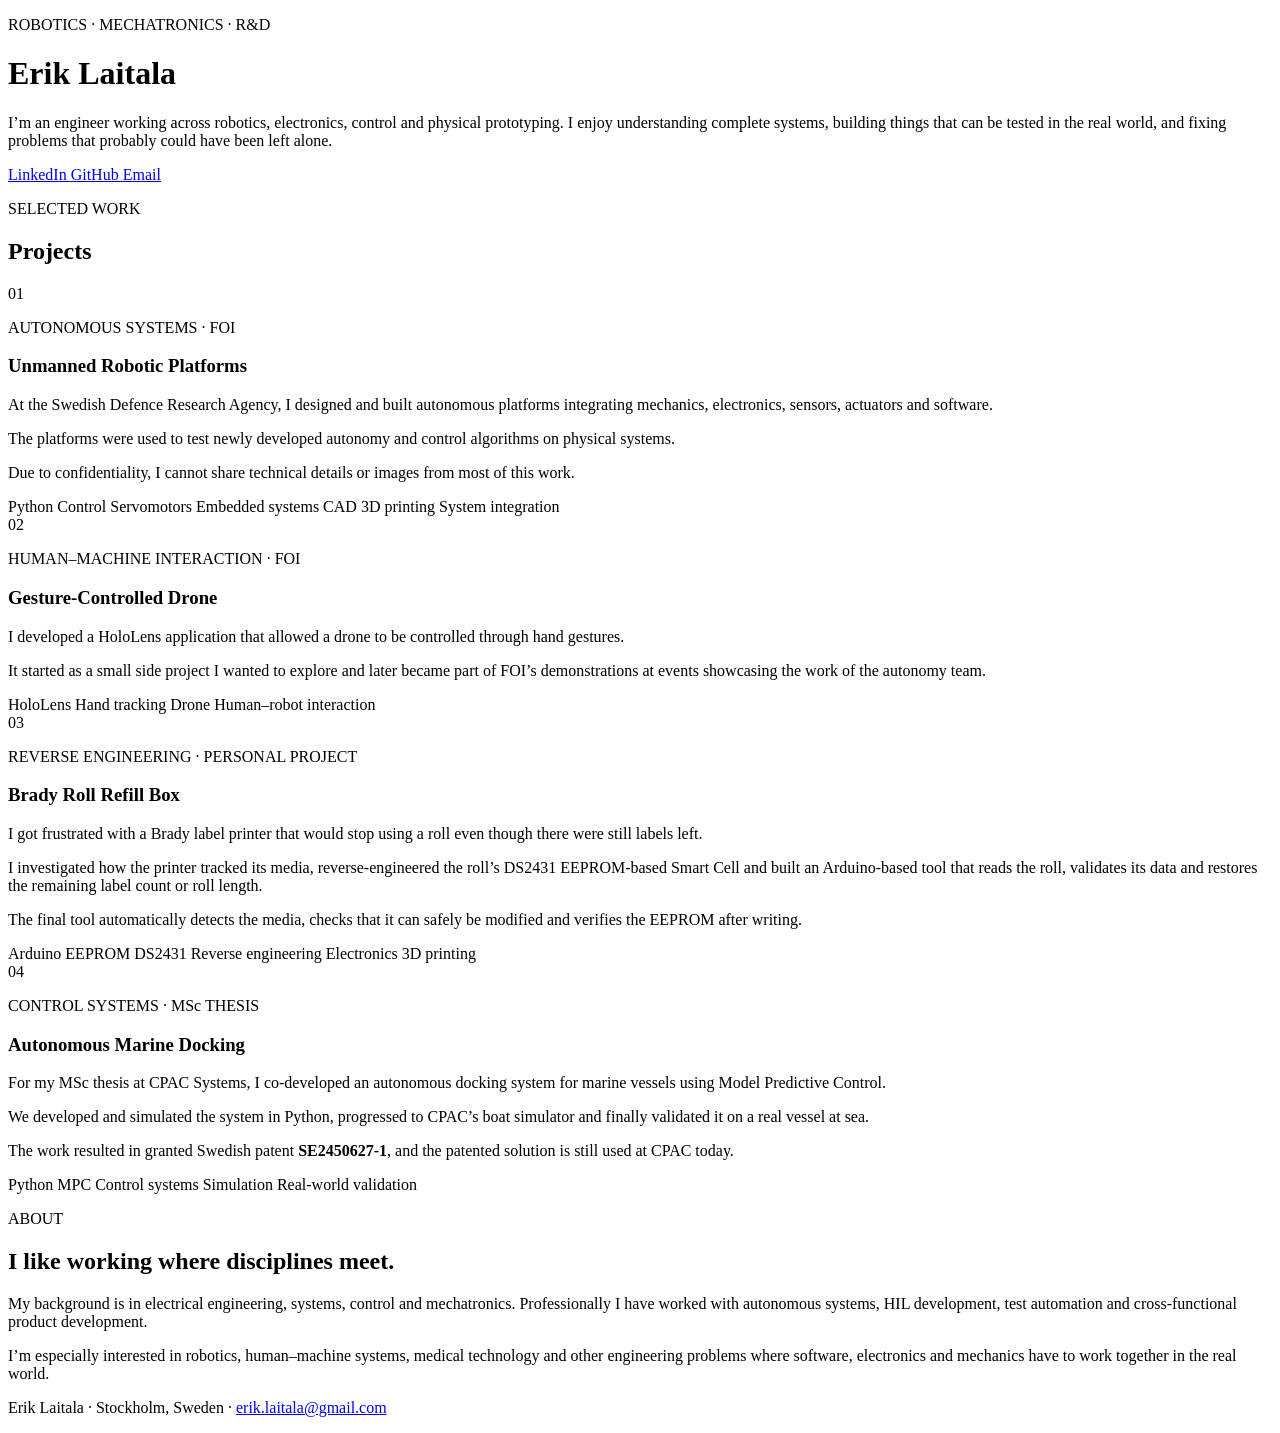
==== index.html @ 0f0faf43 "Create initial portfolio HTML structure This HTML file serves as a personal portfolio for Erik Laita" ====
<!DOCTYPE html>
<html lang="en">
<head>
  <meta charset="UTF-8" />
  <meta name="viewport" content="width=device-width, initial-scale=1.0" />
  <meta
    name="description"
    content="Erik Laitala – Robotics, Mechatronics and R&D Engineer"
  />

  <title>Erik Laitala | Robotics & Mechatronics Engineer</title>

  <link rel="stylesheet" href="style.css" />
</head>

<body>

  <header class="hero">
    <div class="container">
      <p class="eyebrow">ROBOTICS · MECHATRONICS · R&D</p>

      <h1>Erik Laitala</h1>

      <p class="intro">
        I’m an engineer working across robotics, electronics, control and
        physical prototyping. I enjoy understanding complete systems,
        building things that can be tested in the real world, and fixing
        problems that probably could have been left alone.
      </p>

      <div class="links">
        <a href="https://www.linkedin.com/in/erik-laitala/" target="_blank">
          LinkedIn
        </a>

        <a href="https://github.com/Erik-Odal" target="_blank">
          GitHub
        </a>

        <a href="mailto:erik.laitala@gmail.com">
          Email
        </a>
      </div>
    </div>
  </header>


  <main class="container">

    <section class="section">
      <div class="section-heading">
        <p class="eyebrow">SELECTED WORK</p>
        <h2>Projects</h2>
      </div>


      <article class="project">

        <div class="project-number">01</div>

        <div class="project-content">
          <p class="project-type">AUTONOMOUS SYSTEMS · FOI</p>

          <h3>Unmanned Robotic Platforms</h3>

          <p>
            At the Swedish Defence Research Agency, I designed and built
            autonomous platforms integrating mechanics, electronics,
            sensors, actuators and software.
          </p>

          <p>
            The platforms were used to test newly developed autonomy and
            control algorithms on physical systems.
          </p>

          <p class="note">
            Due to confidentiality, I cannot share technical details or
            images from most of this work.
          </p>

          <div class="tags">
            <span>Python</span>
            <span>Control</span>
            <span>Servomotors</span>
            <span>Embedded systems</span>
            <span>CAD</span>
            <span>3D printing</span>
            <span>System integration</span>
          </div>
        </div>

      </article>


      <article class="project">

        <div class="project-number">02</div>

        <div class="project-content">
          <p class="project-type">HUMAN–MACHINE INTERACTION · FOI</p>

          <h3>Gesture-Controlled Drone</h3>

          <p>
            I developed a HoloLens application that allowed a drone to be
            controlled through hand gestures.
          </p>

          <p>
            It started as a small side project I wanted to explore and
            later became part of FOI’s demonstrations at events showcasing
            the work of the autonomy team.
          </p>

          <div class="tags">
            <span>HoloLens</span>
            <span>Hand tracking</span>
            <span>Drone</span>
            <span>Human–robot interaction</span>
          </div>
        </div>

      </article>


      <article class="project">

        <div class="project-number">03</div>

        <div class="project-content">
          <p class="project-type">REVERSE ENGINEERING · PERSONAL PROJECT</p>

          <h3>Brady Roll Refill Box</h3>

          <p>
            I got frustrated with a Brady label printer that would stop
            using a roll even though there were still labels left.
          </p>

          <p>
            I investigated how the printer tracked its media,
            reverse-engineered the roll’s DS2431 EEPROM-based Smart Cell
            and built an Arduino-based tool that reads the roll, validates
            its data and restores the remaining label count or roll length.
          </p>

          <p>
            The final tool automatically detects the media, checks that it
            can safely be modified and verifies the EEPROM after writing.
          </p>

          <div class="tags">
            <span>Arduino</span>
            <span>EEPROM</span>
            <span>DS2431</span>
            <span>Reverse engineering</span>
            <span>Electronics</span>
            <span>3D printing</span>
          </div>
        </div>

      </article>


      <article class="project">

        <div class="project-number">04</div>

        <div class="project-content">
          <p class="project-type">CONTROL SYSTEMS · MSc THESIS</p>

          <h3>Autonomous Marine Docking</h3>

          <p>
            For my MSc thesis at CPAC Systems, I co-developed an autonomous
            docking system for marine vessels using Model Predictive Control.
          </p>

          <p>
            We developed and simulated the system in Python, progressed to
            CPAC’s boat simulator and finally validated it on a real vessel
            at sea.
          </p>

          <p>
            The work resulted in granted Swedish patent
            <strong>SE2450627-1</strong>, and the patented solution is still
            used at CPAC today.
          </p>

          <div class="tags">
            <span>Python</span>
            <span>MPC</span>
            <span>Control systems</span>
            <span>Simulation</span>
            <span>Real-world validation</span>
          </div>
        </div>

      </article>

    </section>


    <section class="section about">
      <p class="eyebrow">ABOUT</p>

      <h2>I like working where disciplines meet.</h2>

      <p>
        My background is in electrical engineering, systems, control and
        mechatronics. Professionally I have worked with autonomous systems,
        HIL development, test automation and cross-functional product
        development.
      </p>

      <p>
        I’m especially interested in robotics, human–machine systems,
        medical technology and other engineering problems where software,
        electronics and mechanics have to work together in the real world.
      </p>
    </section>


    <footer>
      <p>
        Erik Laitala · Stockholm, Sweden ·
        <a href="mailto:erik.laitala@gmail.com">erik.laitala@gmail.com</a>
      </p>
    </footer>

  </main>

</body>
</html>
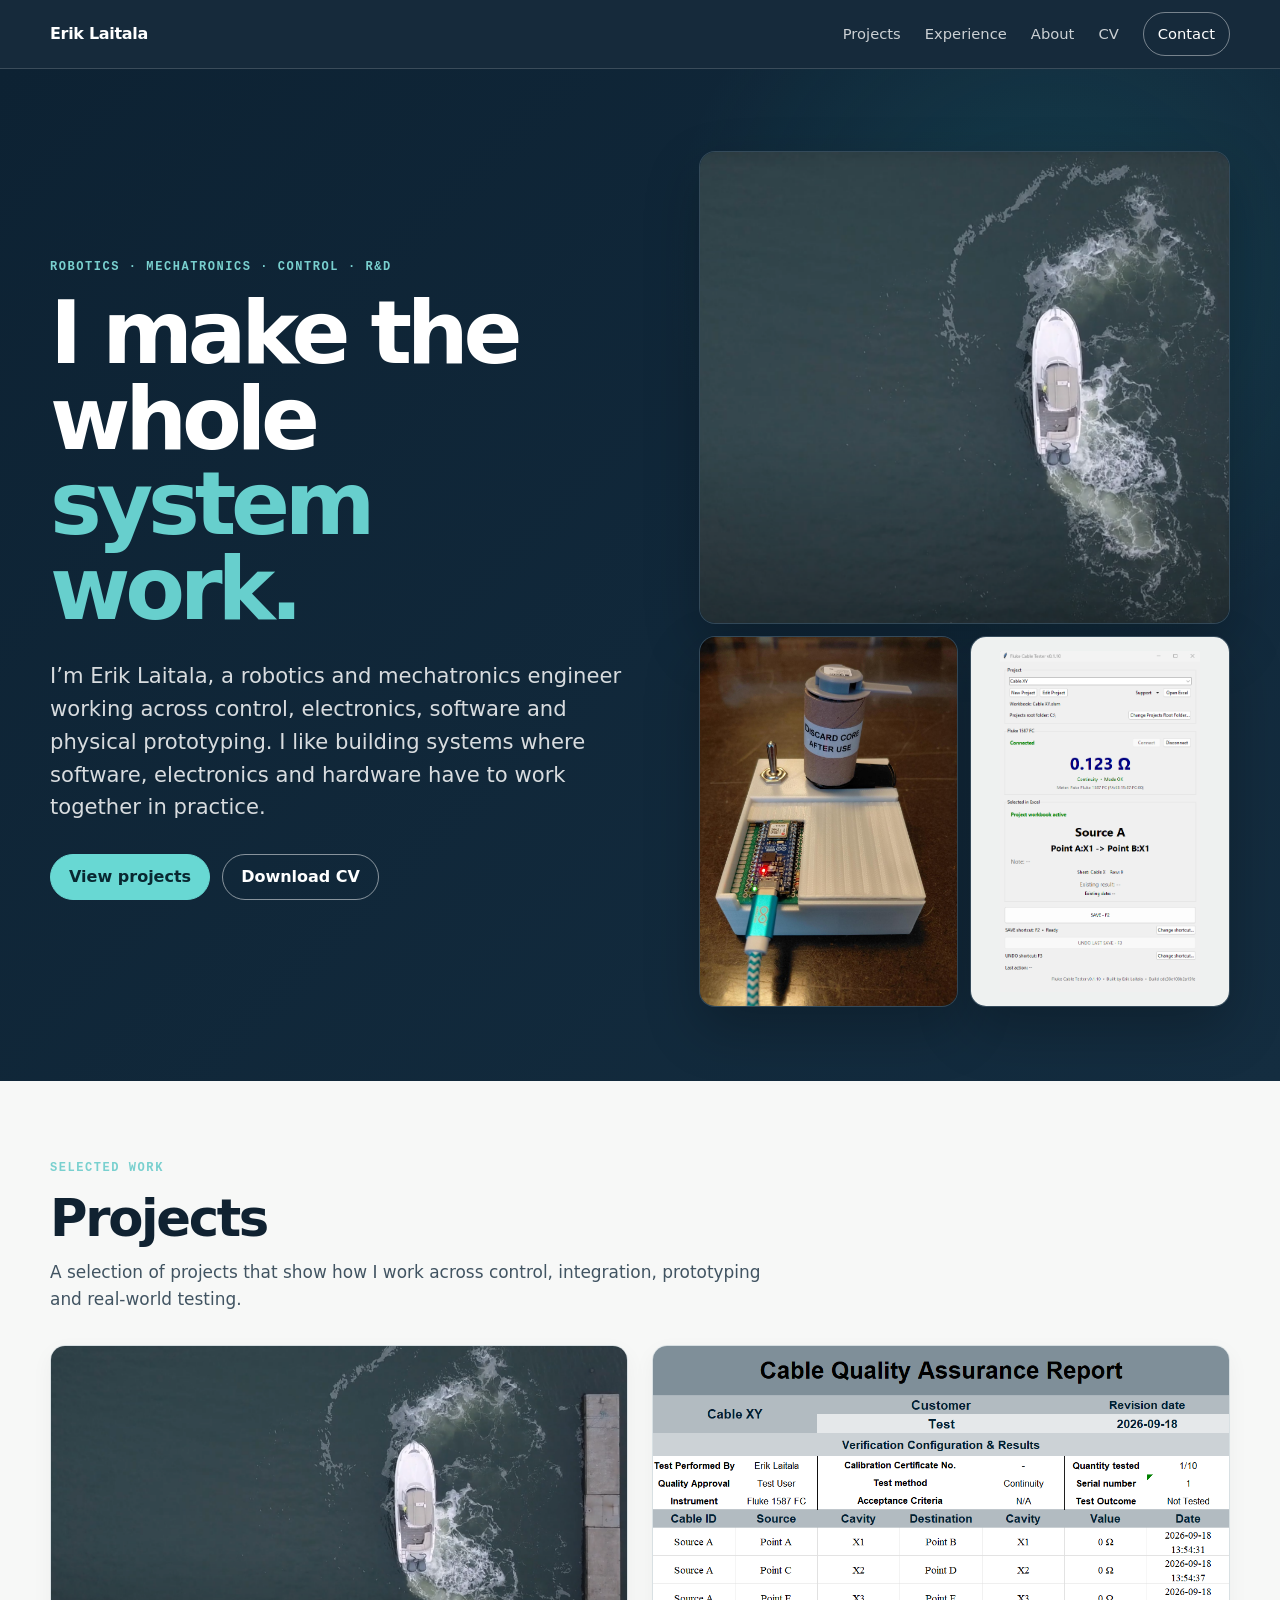
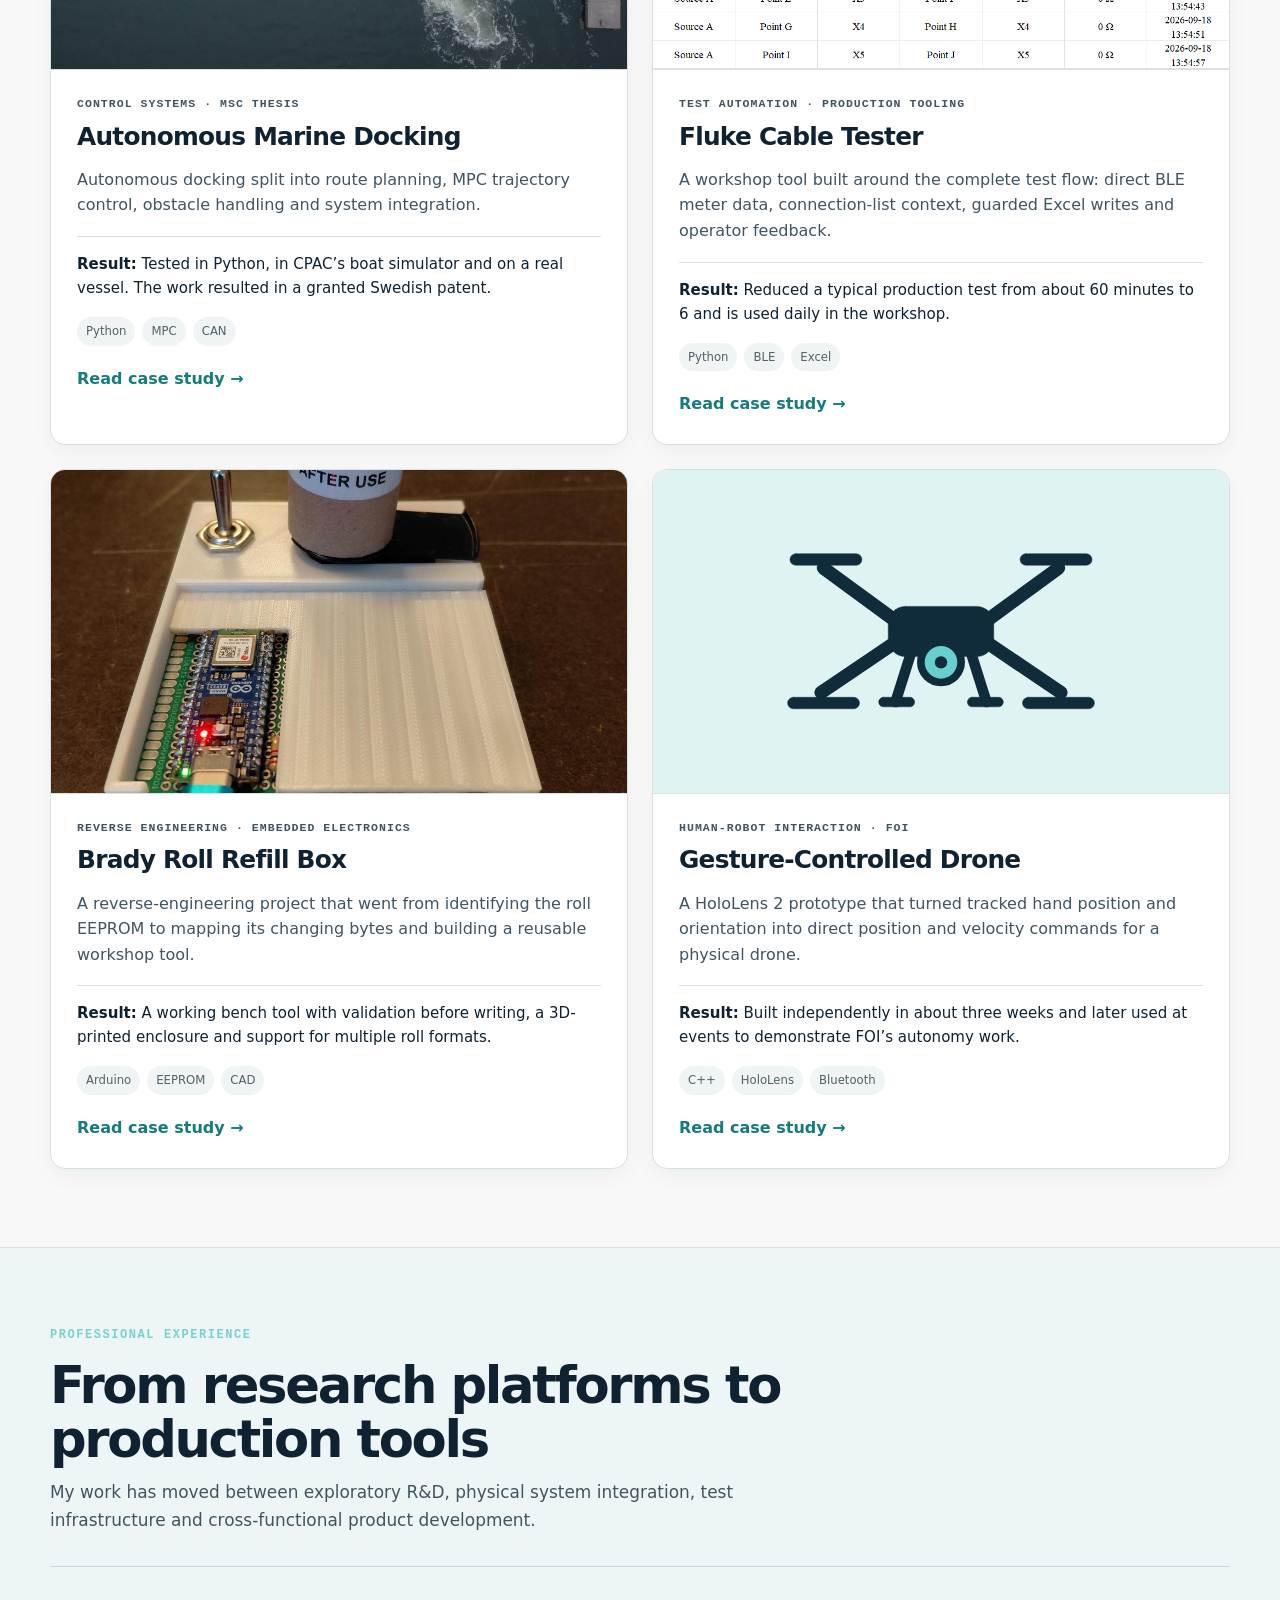
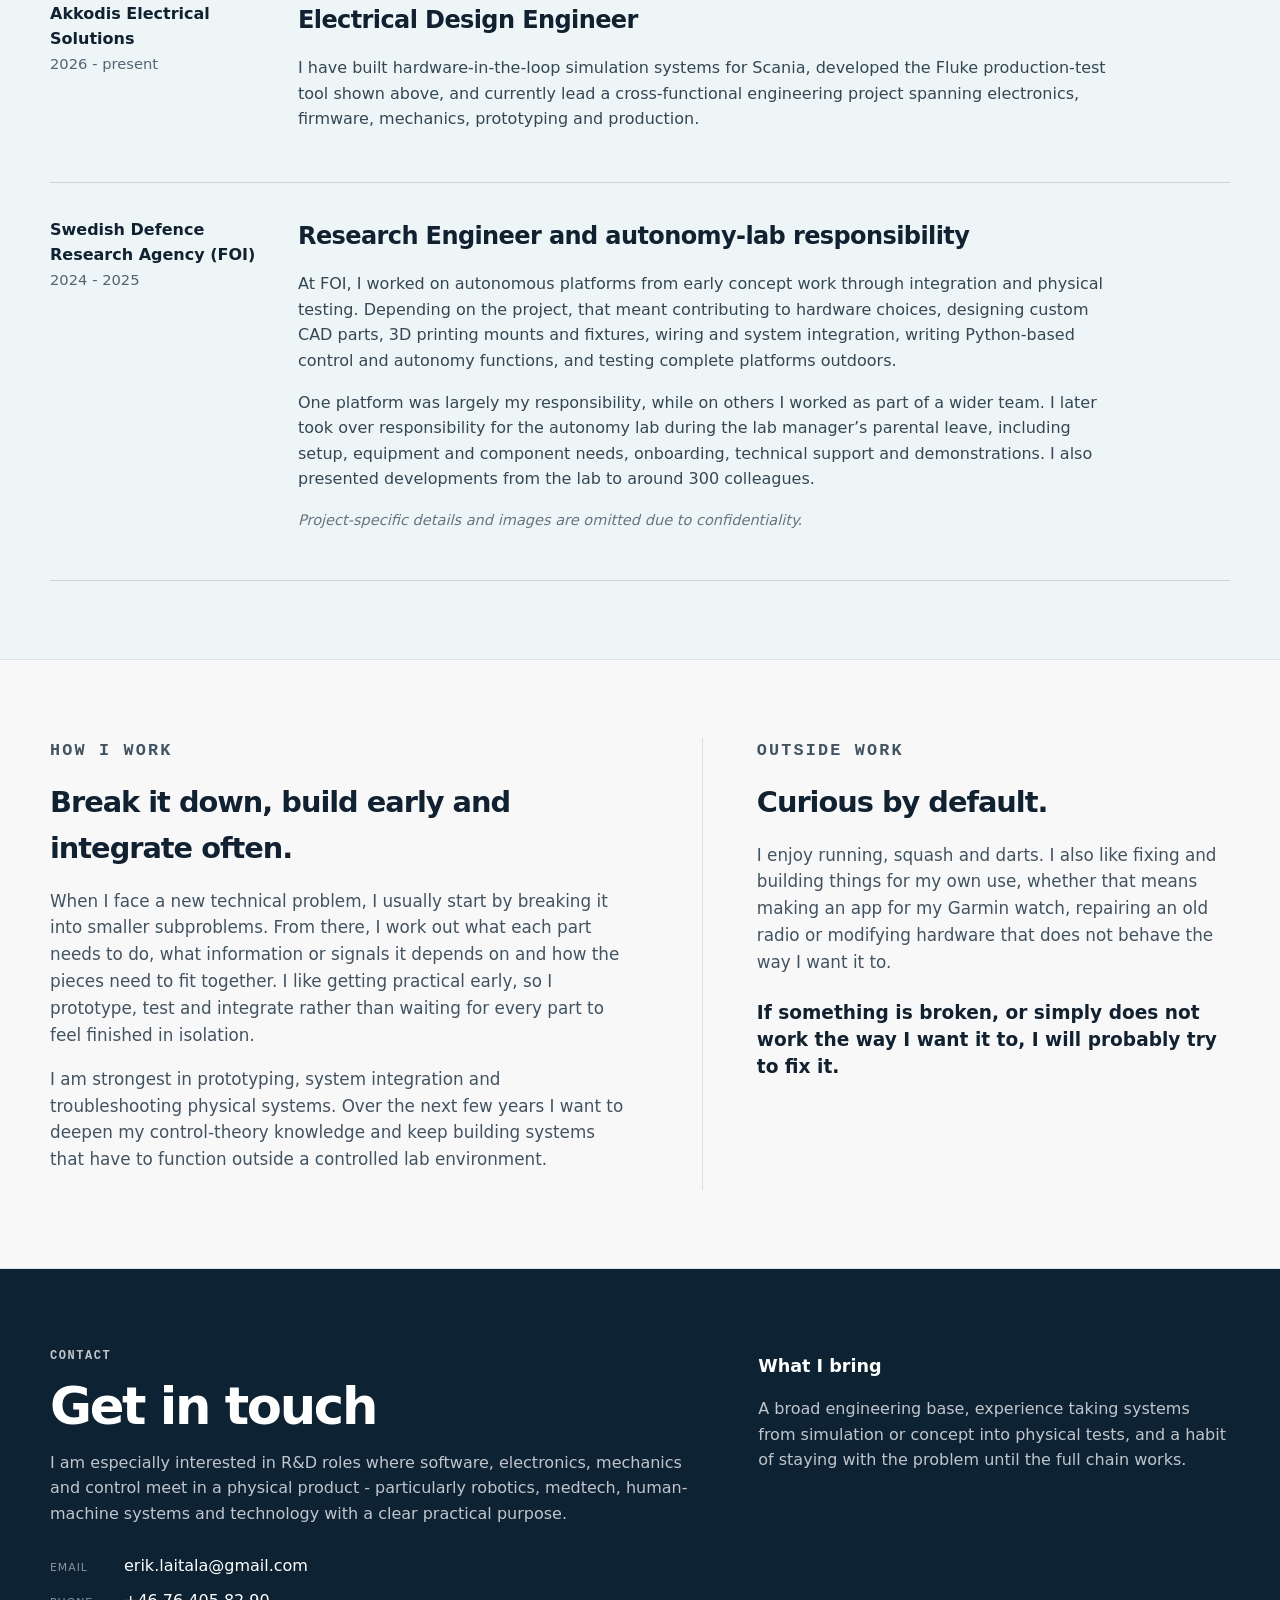
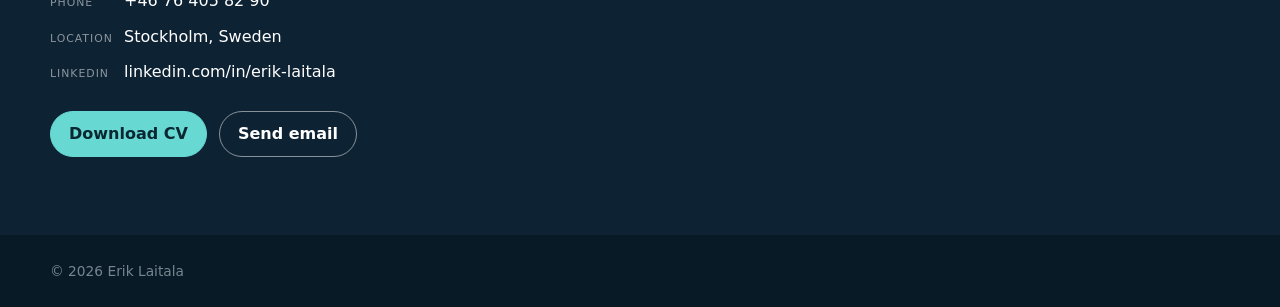
==== commit 27b55428: "Update portfolio" ====
--- a/index.html
+++ b/index.html
@@ -1,236 +1,215 @@
 <!DOCTYPE html>
 <html lang="en">
 <head>
-  <meta charset="UTF-8" />
-  <meta name="viewport" content="width=device-width, initial-scale=1.0" />
-  <meta
-    name="description"
-    content="Erik Laitala – Robotics, Mechatronics and R&D Engineer"
-  />
-
+  <meta charset="UTF-8">
+  <meta name="viewport" content="width=device-width, initial-scale=1.0">
+  <meta name="description" content="Erik Laitala - robotics and mechatronics engineer working across control, electronics, software and physical prototyping.">
   <title>Erik Laitala | Robotics & Mechatronics Engineer</title>
-
-  <link rel="stylesheet" href="style.css" />
+  <link rel="stylesheet" href="style.css">
 </head>
-
 <body>
-
-  <header class="hero">
+<header class="site-header">
+  <div class="container nav">
+    <a class="brand" href="#top">Erik Laitala</a>
+    <nav class="nav-links" aria-label="Primary navigation">
+      <a href="#projects">Projects</a>
+      <a href="#experience">Experience</a>
+      <a href="#about">About</a>
+      <a href="assets/Erik_Laitala_CV.pdf" target="_blank">CV</a>
+      <a class="nav-cta" href="#contact">Contact</a>
+    </nav>
+  </div>
+</header>
+
+<main id="top">
+  <section class="hero">
+    <div class="container hero-layout">
+      <div>
+        <p class="eyebrow">Robotics · Mechatronics · Control · R&D</p>
+        <h1>I make the whole <span>system work.</span></h1>
+        <p class="hero-copy">
+          I’m Erik Laitala, a robotics and mechatronics engineer working across control, electronics, software and physical prototyping. I like building systems where software, electronics and hardware have to work together in practice.
+        </p>
+        <div class="actions">
+          <a class="button primary" href="#projects">View projects</a>
+          <a class="button ghost" href="assets/Erik_Laitala_CV.pdf" target="_blank">Download CV</a>
+        </div>
+      </div>
+
+      <div class="hero-mosaic" aria-label="Selected project images">
+        <div class="hero-shot boat"><img src="assets/docking-thesis-boat.png" alt="Marine vessel from the autonomous docking thesis"></div>
+        <div class="hero-shot"><img src="assets/brady-refill-box.jpg" alt="Arduino-based Brady Roll Refill Box"></div>
+        <div class="hero-shot fluke"><img src="assets/fluke-cable-tester.png" alt="Fluke Cable Tester application"></div>
+      </div>
+    </div>
+  </section>
+
+  <section class="section" id="projects">
     <div class="container">
-      <p class="eyebrow">ROBOTICS · MECHATRONICS · R&D</p>
-
-      <h1>Erik Laitala</h1>
-
-      <p class="intro">
-        I’m an engineer working across robotics, electronics, control and
-        physical prototyping. I enjoy understanding complete systems,
-        building things that can be tested in the real world, and fixing
-        problems that probably could have been left alone.
-      </p>
-
-      <div class="links">
-        <a href="https://www.linkedin.com/in/erik-laitala/" target="_blank">
-          LinkedIn
+      <div class="section-head">
+        <div>
+          <p class="eyebrow">Selected work</p>
+          <h2>Projects</h2>
+        </div>
+        <p class="section-lead">A selection of projects that show how I work across control, integration, prototyping and real-world testing.</p>
+      </div>
+
+      <div class="project-grid">
+        <article class="project-card">
+          <a class="project-media" href="projects/docking.html">
+            <img src="assets/docking-thesis-boat.png" alt="Marine vessel from the autonomous docking thesis">
+          </a>
+          <div class="project-card-body">
+            <p class="project-label">Control systems · MSc thesis</p>
+            <h3>Autonomous Marine Docking</h3>
+            <p>Autonomous docking split into route planning, MPC trajectory control, obstacle handling and system integration.</p>
+            <p class="outcome"><strong>Result:</strong> Tested in Python, in CPAC’s boat simulator and on a real vessel. The work resulted in a granted Swedish patent.</p>
+            <div class="tags"><span class="tag">Python</span><span class="tag">MPC</span><span class="tag">CAN</span></div>
+            <a class="read-more" href="projects/docking.html">Read case study →</a>
+          </div>
+        </article>
+
+        <article class="project-card">
+          <a class="project-media fluke-card-media" href="projects/fluke.html">
+            <img
+              src="assets/fluke-qa-report.png"
+              alt="Cable quality assurance report generated during continuity testing"
+            >
+          </a>
+
+          <div class="project-card-body">
+            <p class="project-label">Test automation · Production tooling</p>
+            <h3>Fluke Cable Tester</h3>
+
+            <p>
+              A workshop tool built around the complete test flow: direct BLE meter data,
+              connection-list context, guarded Excel writes and operator feedback.
+            </p>
+
+            <p class="outcome">
+              <strong>Result:</strong>
+              Reduced a typical production test from about 60 minutes to 6 and is used daily in the workshop.
+            </p>
+
+            <div class="tags">
+              <span class="tag">Python</span>
+              <span class="tag">BLE</span>
+              <span class="tag">Excel</span>
+            </div>
+
+            <a class="read-more" href="projects/fluke.html">
+              Read case study →
+            </a>
+          </div>
+        </article>
+
+        <article class="project-card">
+          <a class="project-media" href="projects/brady.html">
+            <img src="assets/brady-refill-box.jpg" alt="Brady Roll Refill Box built with Arduino and a 3D-printed enclosure">
+          </a>
+          <div class="project-card-body">
+            <p class="project-label">Reverse engineering · Embedded electronics</p>
+            <h3>Brady Roll Refill Box</h3>
+            <p>A reverse-engineering project that went from identifying the roll EEPROM to mapping its changing bytes and building a reusable workshop tool.</p>
+            <p class="outcome"><strong>Result:</strong> A working bench tool with validation before writing, a 3D-printed enclosure and support for multiple roll formats.</p>
+            <div class="tags"><span class="tag">Arduino</span><span class="tag">EEPROM</span><span class="tag">CAD</span></div>
+            <a class="read-more" href="projects/brady.html">Read case study →</a>
+          </div>
+        </article>
+
+        <article class="project-card">
+          <a class="project-media" href="projects/hololens.html">
+          <img src="assets/drone-simple.svg" alt="Simple drone illustration">
         </a>
-
-        <a href="https://github.com/Erik-Odal" target="_blank">
-          GitHub
-        </a>
-
-        <a href="mailto:erik.laitala@gmail.com">
-          Email
-        </a>
-      </div>
-    </div>
-  </header>
-
-
-  <main class="container">
-
-    <section class="section">
-      <div class="section-heading">
-        <p class="eyebrow">SELECTED WORK</p>
-        <h2>Projects</h2>
-      </div>
-
-
-      <article class="project">
-
-        <div class="project-number">01</div>
-
-        <div class="project-content">
-          <p class="project-type">AUTONOMOUS SYSTEMS · FOI</p>
-
-          <h3>Unmanned Robotic Platforms</h3>
-
-          <p>
-            At the Swedish Defence Research Agency, I designed and built
-            autonomous platforms integrating mechanics, electronics,
-            sensors, actuators and software.
-          </p>
-
-          <p>
-            The platforms were used to test newly developed autonomy and
-            control algorithms on physical systems.
-          </p>
-
-          <p class="note">
-            Due to confidentiality, I cannot share technical details or
-            images from most of this work.
-          </p>
-
-          <div class="tags">
-            <span>Python</span>
-            <span>Control</span>
-            <span>Servomotors</span>
-            <span>Embedded systems</span>
-            <span>CAD</span>
-            <span>3D printing</span>
-            <span>System integration</span>
-          </div>
-        </div>
-
-      </article>
-
-
-      <article class="project">
-
-        <div class="project-number">02</div>
-
-        <div class="project-content">
-          <p class="project-type">HUMAN–MACHINE INTERACTION · FOI</p>
-
-          <h3>Gesture-Controlled Drone</h3>
-
-          <p>
-            I developed a HoloLens application that allowed a drone to be
-            controlled through hand gestures.
-          </p>
-
-          <p>
-            It started as a small side project I wanted to explore and
-            later became part of FOI’s demonstrations at events showcasing
-            the work of the autonomy team.
-          </p>
-
-          <div class="tags">
-            <span>HoloLens</span>
-            <span>Hand tracking</span>
-            <span>Drone</span>
-            <span>Human–robot interaction</span>
-          </div>
-        </div>
-
-      </article>
-
-
-      <article class="project">
-
-        <div class="project-number">03</div>
-
-        <div class="project-content">
-          <p class="project-type">REVERSE ENGINEERING · PERSONAL PROJECT</p>
-
-          <h3>Brady Roll Refill Box</h3>
-
-          <p>
-            I got frustrated with a Brady label printer that would stop
-            using a roll even though there were still labels left.
-          </p>
-
-          <p>
-            I investigated how the printer tracked its media,
-            reverse-engineered the roll’s DS2431 EEPROM-based Smart Cell
-            and built an Arduino-based tool that reads the roll, validates
-            its data and restores the remaining label count or roll length.
-          </p>
-
-          <p>
-            The final tool automatically detects the media, checks that it
-            can safely be modified and verifies the EEPROM after writing.
-          </p>
-
-          <div class="tags">
-            <span>Arduino</span>
-            <span>EEPROM</span>
-            <span>DS2431</span>
-            <span>Reverse engineering</span>
-            <span>Electronics</span>
-            <span>3D printing</span>
-          </div>
-        </div>
-
-      </article>
-
-
-      <article class="project">
-
-        <div class="project-number">04</div>
-
-        <div class="project-content">
-          <p class="project-type">CONTROL SYSTEMS · MSc THESIS</p>
-
-          <h3>Autonomous Marine Docking</h3>
-
-          <p>
-            For my MSc thesis at CPAC Systems, I co-developed an autonomous
-            docking system for marine vessels using Model Predictive Control.
-          </p>
-
-          <p>
-            We developed and simulated the system in Python, progressed to
-            CPAC’s boat simulator and finally validated it on a real vessel
-            at sea.
-          </p>
-
-          <p>
-            The work resulted in granted Swedish patent
-            <strong>SE2450627-1</strong>, and the patented solution is still
-            used at CPAC today.
-          </p>
-
-          <div class="tags">
-            <span>Python</span>
-            <span>MPC</span>
-            <span>Control systems</span>
-            <span>Simulation</span>
-            <span>Real-world validation</span>
-          </div>
-        </div>
-
-      </article>
-
-    </section>
-
-
-    <section class="section about">
-      <p class="eyebrow">ABOUT</p>
-
-      <h2>I like working where disciplines meet.</h2>
-
-      <p>
-        My background is in electrical engineering, systems, control and
-        mechatronics. Professionally I have worked with autonomous systems,
-        HIL development, test automation and cross-functional product
-        development.
-      </p>
-
-      <p>
-        I’m especially interested in robotics, human–machine systems,
-        medical technology and other engineering problems where software,
-        electronics and mechanics have to work together in the real world.
-      </p>
-    </section>
-
-
-    <footer>
-      <p>
-        Erik Laitala · Stockholm, Sweden ·
-        <a href="mailto:erik.laitala@gmail.com">erik.laitala@gmail.com</a>
-      </p>
-    </footer>
-
-  </main>
-
+          <div class="project-card-body">
+            <p class="project-label">Human-robot interaction · FOI</p>
+            <h3>Gesture-Controlled Drone</h3>
+            <p>A HoloLens 2 prototype that turned tracked hand position and orientation into direct position and velocity commands for a physical drone.</p>
+            <p class="outcome"><strong>Result:</strong> Built independently in about three weeks and later used at events to demonstrate FOI’s autonomy work.</p>
+            <div class="tags"><span class="tag">C++</span><span class="tag">HoloLens</span><span class="tag">Bluetooth</span></div>
+            <a class="read-more" href="projects/hololens.html">Read case study →</a>
+          </div>
+        </article>
+      </div>
+    </div>
+  </section>
+
+  <section class="section experience-section" id="experience">
+    <div class="container">
+      <div class="section-head">
+        <div>
+          <p class="eyebrow">Professional experience</p>
+          <h2>From research platforms to production tools</h2>
+        </div>
+        <p class="section-lead">My work has moved between exploratory R&D, physical system integration, test infrastructure and cross-functional product development.</p>
+      </div>
+
+      <div class="experience-list">
+        <article class="experience-row">
+          <div class="experience-meta"><strong>Akkodis Electrical Solutions</strong>2026 - present</div>
+          <div class="experience-copy">
+            <h3>Electrical Design Engineer</h3>
+            <p>I have built hardware-in-the-loop simulation systems for Scania, developed the Fluke production-test tool shown above, and currently lead a cross-functional engineering project spanning electronics, firmware, mechanics, prototyping and production.</p>
+          </div>
+        </article>
+
+        <article class="experience-row">
+          <div class="experience-meta"><strong>Swedish Defence Research Agency (FOI)</strong>2024 - 2025</div>
+          <div class="experience-copy">
+            <h3>Research Engineer and autonomy-lab responsibility</h3>
+            <p>At FOI, I worked on autonomous platforms from early concept work through integration and physical testing. Depending on the project, that meant contributing to hardware choices, designing custom CAD parts, 3D printing mounts and fixtures, wiring and system integration, writing Python-based control and autonomy functions, and testing complete platforms outdoors.</p>
+            <p>One platform was largely my responsibility, while on others I worked as part of a wider team. I later took over responsibility for the autonomy lab during the lab manager’s parental leave, including setup, equipment and component needs, onboarding, technical support and demonstrations. I also presented developments from the lab to around 300 colleagues.</p>
+            <p class="confidential">Project-specific details and images are omitted due to confidentiality.</p>
+          </div>
+        </article>
+      </div>
+    </div>
+  </section>
+
+  <section class="section" id="about">
+    <div class="container about-layout">
+      <div class="about-panel">
+        <p class="eyebrow">How I work</p>
+        <h3>Break it down, build early and integrate often.</h3>
+        <p>When I face a new technical problem, I usually start by breaking it into smaller subproblems. From there, I work out what each part needs to do, what information or signals it depends on and how the pieces need to fit together. I like getting practical early, so I prototype, test and integrate rather than waiting for every part to feel finished in isolation.</p>
+        <p>I am strongest in prototyping, system integration and troubleshooting physical systems. Over the next few years I want to deepen my control-theory knowledge and keep building systems that have to function outside a controlled lab environment.</p>
+      </div>
+      <div class="about-panel">
+        <p class="eyebrow">Outside work</p>
+        <h3>Curious by default.</h3>
+        <p>I enjoy running, squash and darts. I also like fixing and building things for my own use, whether that means making an app for my Garmin watch, repairing an old radio or modifying hardware that does not behave the way I want it to.</p>
+        <p class="fix-line">If something is broken, or simply does not work the way I want it to, I will probably try to fix it.</p>
+      </div>
+    </div>
+  </section>
+
+  <section class="section contact-section" id="contact">
+    <div class="container contact-grid">
+      <div>
+        <p class="eyebrow">Contact</p>
+        <h2>Get in touch</h2>
+        <p>I am especially interested in R&D roles where software, electronics, mechanics and control meet in a physical product - particularly robotics, medtech, human-machine systems and technology with a clear practical purpose.</p>
+        <div class="contact-list">
+          <a href="mailto:erik.laitala@gmail.com"><small>Email</small>erik.laitala@gmail.com</a>
+          <a href="tel:+46764058290"><small>Phone</small>+46 76 405 82 90</a>
+          <span><small>Location</small>Stockholm, Sweden</span>
+          <a href="https://www.linkedin.com/in/erik-laitala/" target="_blank" rel="noopener"><small>LinkedIn</small>linkedin.com/in/erik-laitala</a>
+        </div>
+        <div class="contact-actions">
+          <a class="button primary" href="assets/Erik_Laitala_CV.pdf" target="_blank">Download CV</a>
+          <a class="button ghost" href="mailto:erik.laitala@gmail.com">Send email</a>
+        </div>
+      </div>
+      <div class="contact-note">
+        <strong>What I bring</strong>
+        <p>A broad engineering base, experience taking systems from simulation or concept into physical tests, and a habit of staying with the problem until the full chain works.</p>
+      </div>
+    </div>
+  </section>
+</main>
+
+<footer class="site-footer">
+  <div class="container">© 2026 Erik Laitala</div>
+</footer>
 </body>
 </html>
--- a/style.css
+++ b/style.css
@@ -0,0 +1,1756 @@
+:root {
+  --ink: #102231;
+  --ink-soft: #415462;
+  --navy: #0d2233;
+  --navy-2: #142d40;
+  --paper: #f7f8f7;
+  --white: #ffffff;
+  --line: #d8e0e3;
+  --line-dark: rgba(255,255,255,.16);
+  --teal: #2b9c9d;
+  --teal-dark: #167b7c;
+  --teal-soft: #e8f4f3;
+  --max: 1180px;
+  --radius: 15px;
+  --shadow: 0 16px 34px rgba(13,34,51,.08);
+}
+
+* {
+  box-sizing: border-box;
+}
+
+html {
+  scroll-behavior: smooth;
+}
+
+body {
+  margin: 0;
+  color: var(--ink);
+  background: var(--paper);
+  font-family:
+    Inter,
+    ui-sans-serif,
+    system-ui,
+    -apple-system,
+    BlinkMacSystemFont,
+    "Segoe UI",
+    sans-serif;
+  line-height: 1.6;
+  -webkit-font-smoothing: antialiased;
+}
+
+img {
+  display: block;
+  max-width: 100%;
+}
+
+a {
+  color: inherit;
+}
+
+.container {
+  width: min(var(--max), calc(100% - 42px));
+  margin: 0 auto;
+}
+
+
+/* HEADER */
+
+.site-header {
+  position: sticky;
+  top: 0;
+  z-index: 50;
+  background: rgba(13,34,51,.96);
+  border-bottom: 1px solid var(--line-dark);
+  backdrop-filter: blur(10px);
+}
+
+.nav {
+  min-height: 68px;
+  display: flex;
+  align-items: center;
+  justify-content: space-between;
+  gap: 24px;
+}
+
+.brand {
+  color: #fff;
+  text-decoration: none;
+  font-weight: 750;
+  letter-spacing: -.02em;
+}
+
+.nav-links {
+  display: flex;
+  align-items: center;
+  gap: 24px;
+  font-size: .92rem;
+}
+
+.nav-links a {
+  color: rgba(255,255,255,.78);
+  text-decoration: none;
+}
+
+.nav-links a:hover {
+  color: #fff;
+}
+
+.nav-links .nav-cta {
+  padding: 9px 14px;
+  border: 1px solid rgba(255,255,255,.42);
+  border-radius: 999px;
+  color: #fff;
+}
+
+
+/* HERO */
+
+.hero {
+  color: #fff;
+  background:
+    radial-gradient(
+      circle at 82% 20%,
+      rgba(43,156,157,.19),
+      transparent 29%
+    ),
+    linear-gradient(
+      135deg,
+      var(--navy),
+      var(--navy-2)
+    );
+  padding: 82px 0 74px;
+}
+
+.hero-layout {
+  display: grid;
+  grid-template-columns:
+    minmax(0,1.05fr)
+    minmax(420px,.95fr);
+  gap: 62px;
+  align-items: center;
+}
+
+.eyebrow {
+  margin: 0 0 14px;
+  font-family:
+    "SFMono-Regular",
+    Consolas,
+    "Liberation Mono",
+    monospace;
+  font-size: .75rem;
+  font-weight: 700;
+  letter-spacing: .13em;
+  text-transform: uppercase;
+  color: #79d0cf;
+}
+
+.hero h1 {
+  max-width: 730px;
+  margin: 0;
+  font-size: clamp(3.25rem, 6.8vw, 6.35rem);
+  line-height: .98;
+  letter-spacing: -.06em;
+}
+
+.hero h1 span {
+  color: #67cfcd;
+}
+
+.hero-copy {
+  max-width: 690px;
+  margin: 28px 0 0;
+  color: rgba(255,255,255,.84);
+  font-size: clamp(1.08rem, 1.8vw, 1.32rem);
+  line-height: 1.55;
+}
+
+.actions {
+  display: flex;
+  flex-wrap: wrap;
+  gap: 12px;
+  margin-top: 30px;
+}
+
+.button {
+  display: inline-flex;
+  align-items: center;
+  justify-content: center;
+  min-height: 46px;
+  padding: 0 18px;
+  border: 1px solid var(--line);
+  border-radius: 999px;
+  background: var(--white);
+  color: var(--ink);
+  font-weight: 700;
+  text-decoration: none;
+  transition:
+    transform .16s ease,
+    border-color .16s ease,
+    background .16s ease;
+}
+
+.button:hover {
+  transform: translateY(-1px);
+  border-color: #b5c2c6;
+}
+
+.button.primary {
+  background: #68d8d3;
+  border-color: #68d8d3;
+  color: #092831;
+}
+
+.button.ghost {
+  background: transparent;
+  border-color: rgba(255,255,255,.5);
+  color: #fff;
+}
+
+.button.text {
+  padding: 0;
+  min-height: auto;
+  border: 0;
+  background: none;
+  border-radius: 0;
+  color: var(--teal-dark);
+}
+
+
+/* HERO IMAGES */
+
+.hero-mosaic {
+  display: grid;
+  grid-template-columns: 1.12fr .88fr;
+  grid-template-rows: 1fr 1fr;
+  gap: 12px;
+  min-height: 430px;
+}
+
+.hero-shot {
+  overflow: hidden;
+  border: 1px solid rgba(255,255,255,.15);
+  border-radius: 16px;
+  background: #102a3d;
+  box-shadow: 0 22px 55px rgba(0,0,0,.24);
+}
+
+.hero-shot:first-child {
+  grid-row: 1 / 3;
+}
+
+.hero-shot img {
+  width: 100%;
+  height: 100%;
+  object-fit: cover;
+}
+
+.hero-shot.fluke img {
+  object-fit: contain;
+  padding: 14px;
+  background: #eef1f0;
+}
+
+
+/* SECTIONS */
+
+.section {
+  padding: 78px 0;
+}
+
+.section + .section {
+  border-top: 1px solid var(--line);
+}
+
+.section-head {
+  display: grid;
+  grid-template-columns: .8fr 1.2fr;
+  gap: 46px;
+  align-items: end;
+  margin-bottom: 30px;
+}
+
+.section h2 {
+  margin: 0;
+  font-size: clamp(2.25rem, 4vw, 3.7rem);
+  line-height: 1.05;
+  letter-spacing: -.045em;
+}
+
+.section-lead {
+  margin: 0;
+  color: var(--ink-soft);
+  font-size: 1.06rem;
+  max-width: 660px;
+}
+
+
+/* PROJECT CARDS */
+
+.project-grid {
+  display: grid;
+  grid-template-columns: repeat(2, minmax(0,1fr));
+  gap: 24px;
+}
+
+.project-card {
+  overflow: hidden;
+  border: 1px solid var(--line);
+  border-radius: var(--radius);
+  background: var(--white);
+  box-shadow: 0 7px 22px rgba(13,34,51,.045);
+  transition:
+    transform .18s ease,
+    box-shadow .18s ease;
+}
+
+.project-card:hover {
+  box-shadow: var(--shadow);
+  transform: translateY(-2px);
+}
+
+.project-media {
+  display: block;
+  aspect-ratio: 16 / 9;
+  overflow: hidden;
+  border-bottom: 1px solid var(--line);
+  background: #edf1f1;
+}
+
+.project-media img {
+  width: 100%;
+  height: 100%;
+  object-fit: cover;
+}
+
+.project-media.contain img {
+  object-fit: contain;
+  padding: 20px;
+}
+
+.project-card-body {
+  padding: 25px 26px 27px;
+}
+
+.project-label {
+  margin: 0 0 9px;
+  color: var(--teal-dark);
+  font-family:
+    "SFMono-Regular",
+    Consolas,
+    "Liberation Mono",
+    monospace;
+  font-size: .72rem;
+  font-weight: 700;
+  letter-spacing: .09em;
+  text-transform: uppercase;
+}
+
+.project-card h3 {
+  margin: 0;
+  font-size: 1.55rem;
+  line-height: 1.13;
+  letter-spacing: -.03em;
+}
+
+.project-card p {
+  color: var(--ink-soft);
+}
+
+.outcome {
+  margin-top: 18px;
+  padding-top: 15px;
+  border-top: 1px solid var(--line);
+  color: var(--ink) !important;
+  font-size: .94rem;
+}
+
+.tags {
+  display: flex;
+  flex-wrap: wrap;
+  gap: 7px;
+  margin-top: 17px;
+}
+
+.tag {
+  padding: 5px 9px;
+  border-radius: 999px;
+  background: #f0f4f4;
+  color: #52626a;
+  font-size: .73rem;
+}
+
+.read-more {
+  display: inline-block;
+  margin-top: 20px;
+  color: var(--teal-dark);
+  font-weight: 750;
+  text-decoration: none;
+}
+
+.read-more:hover {
+  text-decoration: underline;
+  text-underline-offset: 3px;
+}
+
+
+/* EXPERIENCE */
+
+.experience-section {
+  background: #eef5f6;
+}
+
+.experience-list {
+  border-top: 1px solid #c9d8dc;
+}
+
+.experience-row {
+  display: grid;
+  grid-template-columns: 210px minmax(0,1fr);
+  gap: 38px;
+  padding: 34px 0;
+  border-bottom: 1px solid #c9d8dc;
+}
+
+.experience-meta {
+  color: #506671;
+  font-size: .92rem;
+}
+
+.experience-meta strong {
+  display: block;
+  color: var(--ink);
+  font-size: 1rem;
+}
+
+.experience-copy h3 {
+  margin: 0 0 12px;
+  font-size: 1.5rem;
+  letter-spacing: -.025em;
+}
+
+.experience-copy p {
+  max-width: 820px;
+  color: #334853;
+}
+
+.lab-example {
+  max-width: 820px;
+  margin-top: 22px;
+  padding: 18px 20px;
+  border-left: 4px solid var(--teal);
+  background: rgba(255,255,255,.68);
+}
+
+.lab-example strong {
+  display: block;
+  margin-bottom: 5px;
+}
+
+.confidential {
+  color: #647780 !important;
+  font-size: .91rem;
+  font-style: italic;
+}
+
+
+/* ABOUT */
+
+.about-layout {
+  display: grid;
+  grid-template-columns: 1.05fr .95fr;
+  gap: 68px;
+}
+
+.about-panel h3 {
+  margin: 0 0 15px;
+  font-size: 1.8rem;
+  letter-spacing: -.035em;
+}
+
+.about-panel p {
+  color: var(--ink-soft);
+  font-size: 1.05rem;
+}
+
+.about-panel + .about-panel {
+  padding-left: 54px;
+  border-left: 1px solid var(--line);
+}
+
+.fix-line {
+  margin-top: 24px !important;
+  color: var(--ink) !important;
+  font-weight: 750;
+  font-size: 1.16rem !important;
+  line-height: 1.45;
+}
+
+
+/* CONTACT */
+
+.contact-section {
+  color: #fff;
+  background: var(--navy);
+}
+
+.contact-grid {
+  display: grid;
+  grid-template-columns: 1.15fr .85fr;
+  gap: 70px;
+  align-items: start;
+}
+
+.contact-section h2 {
+  color: #fff;
+}
+
+.contact-section p {
+  max-width: 650px;
+  color: rgba(255,255,255,.74);
+}
+
+.contact-list {
+  display: grid;
+  gap: 10px;
+  margin-top: 26px;
+}
+
+.contact-list a,
+.contact-list span {
+  color: #fff;
+  text-decoration: none;
+}
+
+.contact-list small {
+  display: inline-block;
+  width: 74px;
+  color: rgba(255,255,255,.52);
+  text-transform: uppercase;
+  font-size: .68rem;
+  letter-spacing: .09em;
+}
+
+.contact-actions {
+  display: flex;
+  flex-wrap: wrap;
+  gap: 12px;
+  margin-top: 26px;
+}
+
+.contact-note {
+  padding-top: 5px;
+}
+
+.contact-note strong {
+  display: block;
+  margin-bottom: 8px;
+  color: #fff;
+  font-size: 1.1rem;
+}
+
+
+/* FOOTER */
+
+.site-footer {
+  padding: 25px 0;
+  color: #76868e;
+  font-size: .86rem;
+  background: #091a27;
+}
+
+
+/* PROJECT CASE STUDIES */
+
+.case-hero {
+  padding: 72px 0 45px;
+  background: #eef5f6;
+  border-bottom: 1px solid var(--line);
+}
+
+.case-hero h1 {
+  margin: 0;
+  max-width: 900px;
+  font-size: clamp(3rem, 6vw, 5.5rem);
+  line-height: .99;
+  letter-spacing: -.055em;
+}
+
+.case-intro {
+  max-width: 810px;
+  margin: 22px 0 0;
+  color: var(--ink-soft);
+  font-size: 1.18rem;
+}
+
+.case-meta {
+  display: flex;
+  flex-wrap: wrap;
+  gap: 12px 28px;
+  margin-top: 26px;
+  color: #536770;
+  font-size: .9rem;
+}
+
+.case-meta strong {
+  color: var(--ink);
+}
+
+.case-main {
+  padding: 52px 0 80px;
+}
+
+.case-image {
+  overflow: hidden;
+  margin: 0 0 42px;
+  border: 1px solid var(--line);
+  border-radius: var(--radius);
+  background: #fff;
+}
+
+.case-image img {
+  width: 100%;
+  max-height: 720px;
+  object-fit: cover;
+}
+
+.case-image.contain img {
+  object-fit: contain;
+  padding: 22px;
+  background: #f0f3f2;
+}
+
+.caption {
+  margin: 0;
+  padding: 11px 14px;
+  border-top: 1px solid var(--line);
+  color: #65757d;
+  font-size: .84rem;
+}
+
+.case-image.report-image {
+  margin-top: 8px;
+}
+
+.case-image.report-image img {
+  display: block;
+  width: 100%;
+  height: auto;
+  max-height: none;
+  object-fit: contain;
+}
+
+.case-grid {
+  display: grid;
+  grid-template-columns: 210px minmax(0,1fr);
+  gap: 50px;
+  padding: 37px 0;
+  border-top: 1px solid var(--line);
+}
+
+.case-grid h2 {
+  margin: 0;
+  font-size: 1.18rem;
+  letter-spacing: -.02em;
+}
+
+.case-copy {
+  max-width: 800px;
+}
+
+.case-copy p:first-child {
+  margin-top: 0;
+}
+
+.case-copy p,
+.case-copy li {
+  color: #364b55;
+}
+
+.case-copy li {
+  margin-bottom: 8px;
+}
+
+.case-callout {
+  padding: 22px 24px;
+  border-radius: 13px;
+  background: var(--navy);
+  color: #fff;
+}
+
+.case-callout p {
+  color: rgba(255,255,255,.77);
+}
+
+.case-callout strong {
+  display: block;
+  margin-bottom: 7px;
+  font-size: 1.24rem;
+}
+
+.case-links {
+  display: flex;
+  flex-wrap: wrap;
+  gap: 12px;
+  margin-top: 18px;
+}
+
+.gallery {
+  display: grid;
+  grid-template-columns: repeat(2,minmax(0,1fr));
+  gap: 16px;
+}
+
+.back {
+  display: inline-block;
+  margin-top: 26px;
+  color: var(--teal-dark);
+  font-weight: 750;
+  text-decoration: none;
+}
+
+.back:hover {
+  text-decoration: underline;
+}
+
+
+/* RESPONSIVE BASE */
+
+@media (max-width: 980px) {
+
+  .hero-layout {
+    grid-template-columns: 1fr;
+  }
+
+  .hero-mosaic {
+    min-height: 380px;
+    max-width: 760px;
+  }
+
+  .section-head {
+    grid-template-columns: 1fr;
+    gap: 14px;
+  }
+
+  .about-layout,
+  .contact-grid {
+    grid-template-columns: 1fr;
+    gap: 38px;
+  }
+
+  .about-panel + .about-panel {
+    padding-left: 0;
+    padding-top: 34px;
+    border-left: 0;
+    border-top: 1px solid var(--line);
+  }
+}
+
+
+@media (max-width: 760px) {
+
+  .container {
+    width: min(var(--max), calc(100% - 28px));
+  }
+
+  .nav-links a:not(.nav-cta):nth-child(-n+3) {
+    display: none;
+  }
+
+  .hero {
+    padding: 58px 0 55px;
+  }
+
+  .hero-mosaic {
+    grid-template-columns: 1fr 1fr;
+    min-height: 290px;
+  }
+
+  .project-grid,
+  .gallery {
+    grid-template-columns: 1fr;
+  }
+
+  .experience-row,
+  .case-grid {
+    grid-template-columns: 1fr;
+    gap: 13px;
+  }
+
+  .experience-meta {
+    display: flex;
+    justify-content: space-between;
+    gap: 12px;
+  }
+}
+
+
+@media (max-width: 520px) {
+
+  .nav-links .nav-cta {
+    display: none;
+  }
+
+  .hero h1 {
+    font-size: 3.1rem;
+  }
+
+  .hero-mosaic {
+    display: none;
+  }
+
+  .section {
+    padding: 60px 0;
+  }
+
+  .project-card-body {
+    padding: 21px;
+  }
+
+  .contact-list small {
+    display: block;
+    width: auto;
+    margin-bottom: 2px;
+  }
+}
+
+
+/* V5 REFINEMENTS */
+
+.section-head {
+  display: block;
+  max-width: 780px;
+  margin-bottom: 32px;
+}
+
+.section-lead {
+  margin-top: 13px;
+  max-width: 720px;
+}
+
+.hero-mosaic {
+  grid-template-columns: 1fr 1fr;
+  grid-template-rows: 1.12fr .88fr;
+  min-height: 430px;
+}
+
+.hero-shot:first-child {
+  grid-row: auto;
+}
+
+.hero-shot.boat {
+  grid-column: 1 / 3;
+}
+
+.hero-shot.boat img {
+  object-position: center 46%;
+}
+
+
+/* PROBLEM FLOW */
+
+.problem-flow {
+  display: grid;
+  grid-template-columns: repeat(3, minmax(0, 1fr));
+  gap: 16px;
+  margin: 0 0 46px;
+}
+
+.problem-step {
+  min-height: 220px;
+  padding: 24px;
+  border: 1px solid var(--line);
+  border-radius: 14px;
+  background: var(--white);
+}
+
+.problem-step:nth-child(4),
+.problem-step:nth-child(5) {
+  grid-column: span 1;
+}
+
+.step-number {
+  display: block;
+  margin-bottom: 24px;
+  font-family:
+    "SFMono-Regular",
+    Consolas,
+    "Liberation Mono",
+    monospace;
+  font-size: .72rem;
+  letter-spacing: .1em;
+  color: var(--teal-dark);
+}
+
+.problem-step h3 {
+  margin: 0 0 10px;
+  font-size: 1.24rem;
+  letter-spacing: -.025em;
+}
+
+.problem-step p {
+  margin: 0;
+  color: var(--ink-soft);
+  font-size: .94rem;
+}
+
+.wide-copy {
+  max-width: 840px;
+}
+
+
+/* DOCKING */
+
+.docking-main-image img {
+  max-height: 640px;
+  object-position: center;
+}
+
+.simulator-image img {
+  max-height: 560px;
+  object-fit: cover;
+  object-position: center;
+}
+
+
+/* DRONE */
+
+.drone-visual {
+  max-width: 820px;
+  margin-left: auto;
+  margin-right: auto;
+}
+
+.drone-visual img {
+  max-height: 500px;
+  object-fit: contain;
+  background: #dff3f3;
+}
+
+
+@media (max-width: 980px) {
+
+  .problem-flow {
+    grid-template-columns: repeat(2, minmax(0, 1fr));
+  }
+}
+
+
+@media (max-width: 760px) {
+
+  .problem-flow {
+    grid-template-columns: 1fr;
+  }
+
+  .problem-step {
+    min-height: auto;
+  }
+}
+
+
+/* V6 PROJECT STORYTELLING */
+
+.terminal-dump {
+  margin: 24px 0 0;
+  padding: 24px 26px;
+  overflow-x: auto;
+  border: 1px solid #183846;
+  border-radius: 14px;
+  background: #0d2430;
+  color: #d9f4f1;
+  box-shadow: inset 0 1px 0 rgba(255,255,255,.04);
+}
+
+.terminal-dump code {
+  font-family:
+    "SFMono-Regular",
+    Consolas,
+    "Liberation Mono",
+    monospace;
+  font-size: .84rem;
+  line-height: 1.62;
+  white-space: pre;
+}
+
+.brady-main-image img {
+  max-height: 700px;
+  object-fit: contain;
+  background: #f2f5f4;
+}
+
+.fluke-flow .problem-step:nth-child(1),
+.fluke-flow .problem-step:nth-child(2),
+.brady-flow .problem-step:nth-child(1),
+.brady-flow .problem-step:nth-child(2),
+.hololens-flow .problem-step:nth-child(1),
+.hololens-flow .problem-step:nth-child(2) {
+  background: #fafdfe;
+}
+
+
+/* V7 DISTINCT PROJECT LAYOUTS */
+
+.case-kicker {
+  margin: 0 0 10px;
+  font-family:
+    "SFMono-Regular",
+    Consolas,
+    "Liberation Mono",
+    monospace;
+  font-size: .72rem;
+  font-weight: 700;
+  letter-spacing: .11em;
+  text-transform: uppercase;
+  color: var(--teal-dark);
+}
+
+
+/* FLUKE WORKFLOW */
+
+.fluke-screen {
+  margin-bottom: 58px;
+}
+
+.workflow-section {
+  padding: 14px 0 58px;
+}
+
+.workflow-heading {
+  max-width: 760px;
+  margin-bottom: 28px;
+}
+
+.workflow-heading h2,
+.engineering-stack-head h2,
+.iteration-band h2,
+.brady-question h2,
+.experiment-intro h2,
+.memory-copy h2,
+.brady-tool h2,
+.spatial-copy h2,
+.control-modes-heading h2,
+.signal-path-copy h2,
+.source-section h2,
+.demo-ending h2 {
+  margin: 0;
+  font-size: clamp(2rem, 3.6vw, 3.2rem);
+  line-height: 1.08;
+  letter-spacing: -.04em;
+}
+
+.workflow-heading > p:last-child,
+.brady-question > p:last-child,
+.memory-copy > p,
+.spatial-copy > p,
+.signal-path-copy > p,
+.source-copy p,
+.demo-ending > p:last-child {
+  color: var(--ink-soft);
+}
+
+.workflow-compare {
+  display: grid;
+  grid-template-columns: 1fr auto 1fr;
+  gap: 22px;
+  align-items: stretch;
+}
+
+.workflow-column {
+  padding: 26px 28px;
+  border: 1px solid var(--line);
+  background: var(--white);
+}
+
+.old-workflow {
+  border-radius: 14px 4px 4px 14px;
+}
+
+.new-workflow {
+  border-radius: 4px 14px 14px 4px;
+  background: #edf8f7;
+  border-color: #bddddb;
+}
+
+.workflow-label {
+  display: inline-block;
+  margin-bottom: 14px;
+  color: var(--teal-dark);
+  font-size: .76rem;
+  font-weight: 800;
+  text-transform: uppercase;
+  letter-spacing: .1em;
+}
+
+.workflow-column ol {
+  margin: 0;
+  padding-left: 20px;
+}
+
+.workflow-column li {
+  margin: 9px 0;
+  color: #344a55;
+}
+
+.workflow-arrow {
+  align-self: center;
+  color: var(--teal-dark);
+  font-size: 1.8rem;
+  font-weight: 700;
+}
+
+
+/* ENGINEERING STACK */
+
+.engineering-stack {
+  margin-top: 10px;
+  border-top: 1px solid var(--line);
+}
+
+.engineering-stack-head {
+  max-width: 760px;
+  padding: 54px 0 28px;
+}
+
+.engineering-row {
+  display: grid;
+  grid-template-columns: 220px minmax(0, 1fr);
+  gap: 42px;
+  padding: 26px 0;
+  border-top: 1px solid var(--line);
+}
+
+.engineering-title {
+  font-weight: 800;
+  letter-spacing: -.015em;
+}
+
+.engineering-copy {
+  max-width: 800px;
+}
+
+.engineering-copy p {
+  margin: 0;
+  color: var(--ink-soft);
+}
+
+
+/* ITERATION BAND */
+
+.iteration-band {
+  display: grid;
+  grid-template-columns: .85fr 1.15fr;
+  gap: 58px;
+  margin: 58px 0 0;
+  padding: 42px 44px;
+  border-radius: 16px;
+  background: var(--navy);
+  color: #fff;
+}
+
+.iteration-band .case-kicker {
+  color: #72d6d2;
+}
+
+.iteration-band h2 {
+  color: #fff;
+}
+
+.iteration-copy p {
+  margin-top: 0;
+  color: rgba(255,255,255,.78);
+}
+
+.iteration-copy p + p {
+  margin-top: 18px;
+}
+
+
+/* RESULT STRIP */
+
+.result-strip {
+  display: grid;
+  grid-template-columns: 280px minmax(0,1fr);
+  gap: 42px;
+  align-items: center;
+  padding: 48px 0 8px;
+  border-top: 1px solid var(--line);
+  margin-top: 58px;
+}
+
+.result-number {
+  display: block;
+  font-size: clamp(2.4rem, 5vw, 4.3rem);
+  font-weight: 820;
+  line-height: .95;
+  letter-spacing: -.055em;
+  color: var(--ink);
+}
+
+.result-label {
+  display: block;
+  margin-top: 8px;
+  color: var(--teal-dark);
+  font-weight: 700;
+}
+
+.result-strip p {
+  margin: 0;
+  max-width: 700px;
+  color: var(--ink-soft);
+  font-size: 1.05rem;
+}
+
+
+/* BRADY */
+
+.brady-opening {
+  display: grid;
+  grid-template-columns: 1.15fr .85fr;
+  gap: 50px;
+  align-items: center;
+  margin-bottom: 68px;
+}
+
+.brady-opening .case-image {
+  margin: 0;
+}
+
+.brady-question {
+  padding-right: 14px;
+}
+
+.brady-question h2 {
+  margin-bottom: 18px;
+}
+
+.experiment-story {
+  padding: 54px 0 62px;
+  border-top: 1px solid var(--line);
+}
+
+.experiment-intro {
+  max-width: 800px;
+  margin-bottom: 38px;
+}
+
+.experiment-line {
+  display: grid;
+  grid-template-columns: repeat(3, minmax(0, 1fr));
+  border-top: 2px solid var(--ink);
+}
+
+.experiment-line article {
+  position: relative;
+  padding: 32px 32px 0 0;
+}
+
+.experiment-line article:not(:last-child) {
+  border-right: 1px solid var(--line);
+  margin-right: 32px;
+}
+
+.experiment-line span {
+  display: inline-block;
+  margin-bottom: 18px;
+  color: var(--teal-dark);
+  font-family:
+    "SFMono-Regular",
+    Consolas,
+    monospace;
+  font-size: .74rem;
+}
+
+.experiment-line h3 {
+  margin: 0 0 10px;
+  font-size: 1.26rem;
+  letter-spacing: -.025em;
+}
+
+.experiment-line p {
+  margin: 0;
+  color: var(--ink-soft);
+}
+
+
+/* MEMORY */
+
+.memory-section {
+  display: grid;
+  grid-template-columns: .8fr 1.2fr;
+  gap: 48px;
+  align-items: start;
+  padding: 58px 0;
+  border-top: 1px solid var(--line);
+}
+
+.memory-copy h2 {
+  margin-bottom: 18px;
+}
+
+.memory-section .terminal-dump {
+  margin: 0;
+}
+
+.brady-tool {
+  display: grid;
+  grid-template-columns: .85fr 1.15fr;
+  gap: 58px;
+  padding: 58px 0 12px;
+  border-top: 1px solid var(--line);
+}
+
+.brady-tool p {
+  color: var(--ink-soft);
+}
+
+
+/* HOLOLENS */
+
+.hololens-case {
+  padding-top: 64px;
+}
+
+.spatial-section {
+  padding: 0 0 62px;
+}
+
+.spatial-copy {
+  max-width: 840px;
+}
+
+.spatial-copy h2 {
+  margin-bottom: 18px;
+}
+
+.spatial-map {
+  display: grid;
+  grid-template-columns:
+    1fr
+    auto
+    1fr
+    auto
+    1fr;
+  gap: 16px;
+  align-items: center;
+  margin-top: 38px;
+  padding: 34px;
+  border: 1px solid var(--line);
+  border-radius: 16px;
+  background: var(--white);
+}
+
+.spatial-node {
+  min-height: 150px;
+  padding: 24px;
+  border-radius: 12px;
+  background: #f3f6f5;
+  display: flex;
+  flex-direction: column;
+  justify-content: center;
+}
+
+.focus-node {
+  background: #e8f4f3;
+}
+
+.spatial-label {
+  margin-bottom: 7px;
+  color: var(--teal-dark);
+  font-size: .74rem;
+  font-weight: 800;
+  text-transform: uppercase;
+  letter-spacing: .09em;
+}
+
+.spatial-node strong {
+  font-size: 1.18rem;
+  letter-spacing: -.02em;
+}
+
+.spatial-node small {
+  margin-top: 8px;
+  color: #61727a;
+}
+
+.spatial-connector {
+  color: var(--teal-dark);
+  font-size: 1.5rem;
+  font-weight: 800;
+}
+
+
+/* CONTROL MODES */
+
+.control-modes-section {
+  padding: 58px 0;
+  border-top: 1px solid var(--line);
+}
+
+.control-modes-heading {
+  max-width: 800px;
+  margin-bottom: 34px;
+}
+
+.control-modes {
+  display: grid;
+  grid-template-columns: 1fr 1fr;
+  gap: 20px;
+}
+
+.control-mode {
+  padding: 32px 34px;
+  border-radius: 16px;
+  background: var(--navy);
+  color: #fff;
+}
+
+.control-mode:nth-child(2) {
+  background: #17384a;
+}
+
+.mode-number {
+  display: block;
+  margin-bottom: 52px;
+  color: #77d6d2;
+  font-family:
+    "SFMono-Regular",
+    Consolas,
+    monospace;
+  font-size: .74rem;
+}
+
+.control-mode h3 {
+  margin: 0 0 12px;
+  font-size: 1.55rem;
+  letter-spacing: -.035em;
+}
+
+.control-mode p {
+  margin: 0;
+  color: rgba(255,255,255,.78);
+}
+
+
+/* SIGNAL PATH */
+
+.signal-path-section {
+  display: grid;
+  grid-template-columns: .85fr 1.15fr;
+  gap: 58px;
+  align-items: center;
+  padding: 58px 0;
+  border-top: 1px solid var(--line);
+}
+
+.signal-path-copy h2 {
+  margin-bottom: 16px;
+}
+
+.signal-path {
+  display: flex;
+  align-items: center;
+  justify-content: space-between;
+  gap: 10px;
+  flex-wrap: wrap;
+  padding: 28px 30px;
+  border-radius: 14px;
+  background: #edf5f5;
+  border: 1px solid #cddede;
+}
+
+.signal-path span {
+  font-weight: 760;
+}
+
+.signal-path b {
+  color: var(--teal-dark);
+}
+
+
+/* SOURCE */
+
+.source-section {
+  display: grid;
+  grid-template-columns: .8fr 1.2fr;
+  gap: 58px;
+  padding: 58px 0;
+  border-top: 1px solid var(--line);
+}
+
+.source-copy {
+  max-width: 760px;
+}
+
+
+/* DEMO END */
+
+.demo-ending {
+  margin-top: 12px;
+  padding: 46px 50px;
+  border-radius: 16px;
+  background: var(--navy);
+  color: #fff;
+}
+
+.demo-ending .case-kicker {
+  color: #75d6d2;
+}
+
+.demo-ending h2 {
+  max-width: 850px;
+  color: #fff;
+}
+
+.demo-ending > p:last-child {
+  max-width: 850px;
+  margin: 18px 0 0;
+  color: rgba(255,255,255,.78);
+}
+
+
+/* DISTINCT LAYOUT RESPONSIVE */
+
+@media (max-width: 900px) {
+
+  .workflow-compare {
+    grid-template-columns: 1fr;
+  }
+
+  .workflow-arrow {
+    transform: rotate(90deg);
+    justify-self: center;
+  }
+
+  .old-workflow,
+  .new-workflow {
+    border-radius: 14px;
+  }
+
+  .engineering-row,
+  .result-strip,
+  .brady-opening,
+  .memory-section,
+  .brady-tool,
+  .signal-path-section,
+  .source-section,
+  .iteration-band {
+    grid-template-columns: 1fr;
+    gap: 24px;
+  }
+
+  .experiment-line {
+    grid-template-columns: 1fr;
+    border-top: 0;
+  }
+
+  .experiment-line article {
+    padding: 24px 0;
+    border-top: 1px solid var(--line);
+  }
+
+  .experiment-line article:not(:last-child) {
+    border-right: 0;
+    margin-right: 0;
+  }
+
+  .spatial-map {
+    grid-template-columns: 1fr;
+  }
+
+  .spatial-connector {
+    transform: rotate(90deg);
+    justify-self: center;
+  }
+
+  .control-modes {
+    grid-template-columns: 1fr;
+  }
+
+  .mode-number {
+    margin-bottom: 28px;
+  }
+}
+
+
+@media (max-width: 560px) {
+
+  .workflow-column,
+  .control-mode,
+  .demo-ending,
+  .spatial-map,
+  .iteration-band {
+    padding: 24px;
+  }
+
+  .engineering-row {
+    grid-template-columns: 1fr;
+    gap: 8px;
+  }
+
+  .signal-path {
+    justify-content: flex-start;
+  }
+}
+
+
+/* PROJECT CARD SIGNAL */
+
+.project-media-text {
+  display: flex;
+  align-items: center;
+  justify-content: center;
+  padding: 30px;
+  background: var(--navy);
+  color: #fff;
+  text-decoration: none;
+}
+
+.project-signal {
+  display: flex;
+  flex-wrap: wrap;
+  align-items: center;
+  justify-content: center;
+  gap: 12px;
+  max-width: 440px;
+  text-align: center;
+  font-size: 1.08rem;
+  font-weight: 720;
+}
+
+.project-signal span {
+  padding: 10px 13px;
+  border: 1px solid rgba(255,255,255,.18);
+  border-radius: 8px;
+}
+
+.project-signal b {
+  color: #74d7d3;
+}
+
+/* FLUKE OPERATOR INTERFACE */
+
+.fluke-interface-layout {
+  display: grid;
+  grid-template-columns: minmax(390px, 470px) minmax(0, 1fr);
+  grid-template-areas:
+    "app copy"
+    "app report";
+  column-gap: 48px;
+  row-gap: 26px;
+  align-items: start;
+  margin: 18px 0 72px;
+}
+
+
+/* LEFT COLUMN */
+
+.fluke-app-shot {
+  grid-area: app;
+  margin: 0;
+}
+
+.fluke-app-shot img {
+  display: block;
+  width: 100%;
+  height: auto;
+  border: 1px solid var(--line);
+  border-radius: 14px;
+  background: #fff;
+}
+
+.fluke-app-shot figcaption {
+  max-width: 440px;
+  margin-top: 12px;
+  font-size: .84rem;
+  line-height: 1.5;
+  color: var(--ink-soft);
+}
+
+
+/* TOP RIGHT */
+
+.fluke-interface-copy {
+  grid-area: copy;
+  max-width: 660px;
+  padding-top: 0px;
+}
+
+
+
+.fluke-interface-copy h2 {
+  margin: 0 0 20px;
+  font-size: clamp(2rem, 3.4vw, 3rem);
+  line-height: 1.08;
+  letter-spacing: -.04em;
+}
+
+.fluke-interface-copy p:not(.eyebrow) {
+  color: var(--ink-soft);
+}
+
+.fluke-interface-copy p:last-child {
+  margin-bottom: 0;
+}
+
+
+/* BOTTOM RIGHT */
+
+.fluke-report-shot {
+  grid-area: report;
+  width: 100%;
+  max-width: 700px;
+  margin: 0;
+}
+
+.fluke-report-shot img {
+  display: block;
+  width: 100%;
+  height: auto;
+  border: 1px solid var(--line);
+  border-radius: 14px;
+  background: #fff;
+}
+
+.fluke-report-shot figcaption {
+  margin-top: 12px;
+  font-size: .84rem;
+  line-height: 1.5;
+  color: var(--ink-soft);
+}
+
+
+/* MOBILE */
+
+@media (max-width: 800px) {
+
+  .fluke-interface-layout {
+    grid-template-columns: 1fr;
+    grid-template-areas:
+      "copy"
+      "app"
+      "report";
+    gap: 30px;
+  }
+
+  .fluke-app-shot {
+    max-width: 480px;
+    margin-inline: auto;
+  }
+
+  .fluke-report-shot {
+    max-width: none;
+  }
+}
+
+.fluke-card-media {
+  aspect-ratio: 16 / 9;
+  overflow: hidden;
+  background: #eef2f2;
+}
+
+.fluke-card-media img {
+  width: 100%;
+  height: 100%;
+  object-fit: cover;
+  object-position: top center;
+}
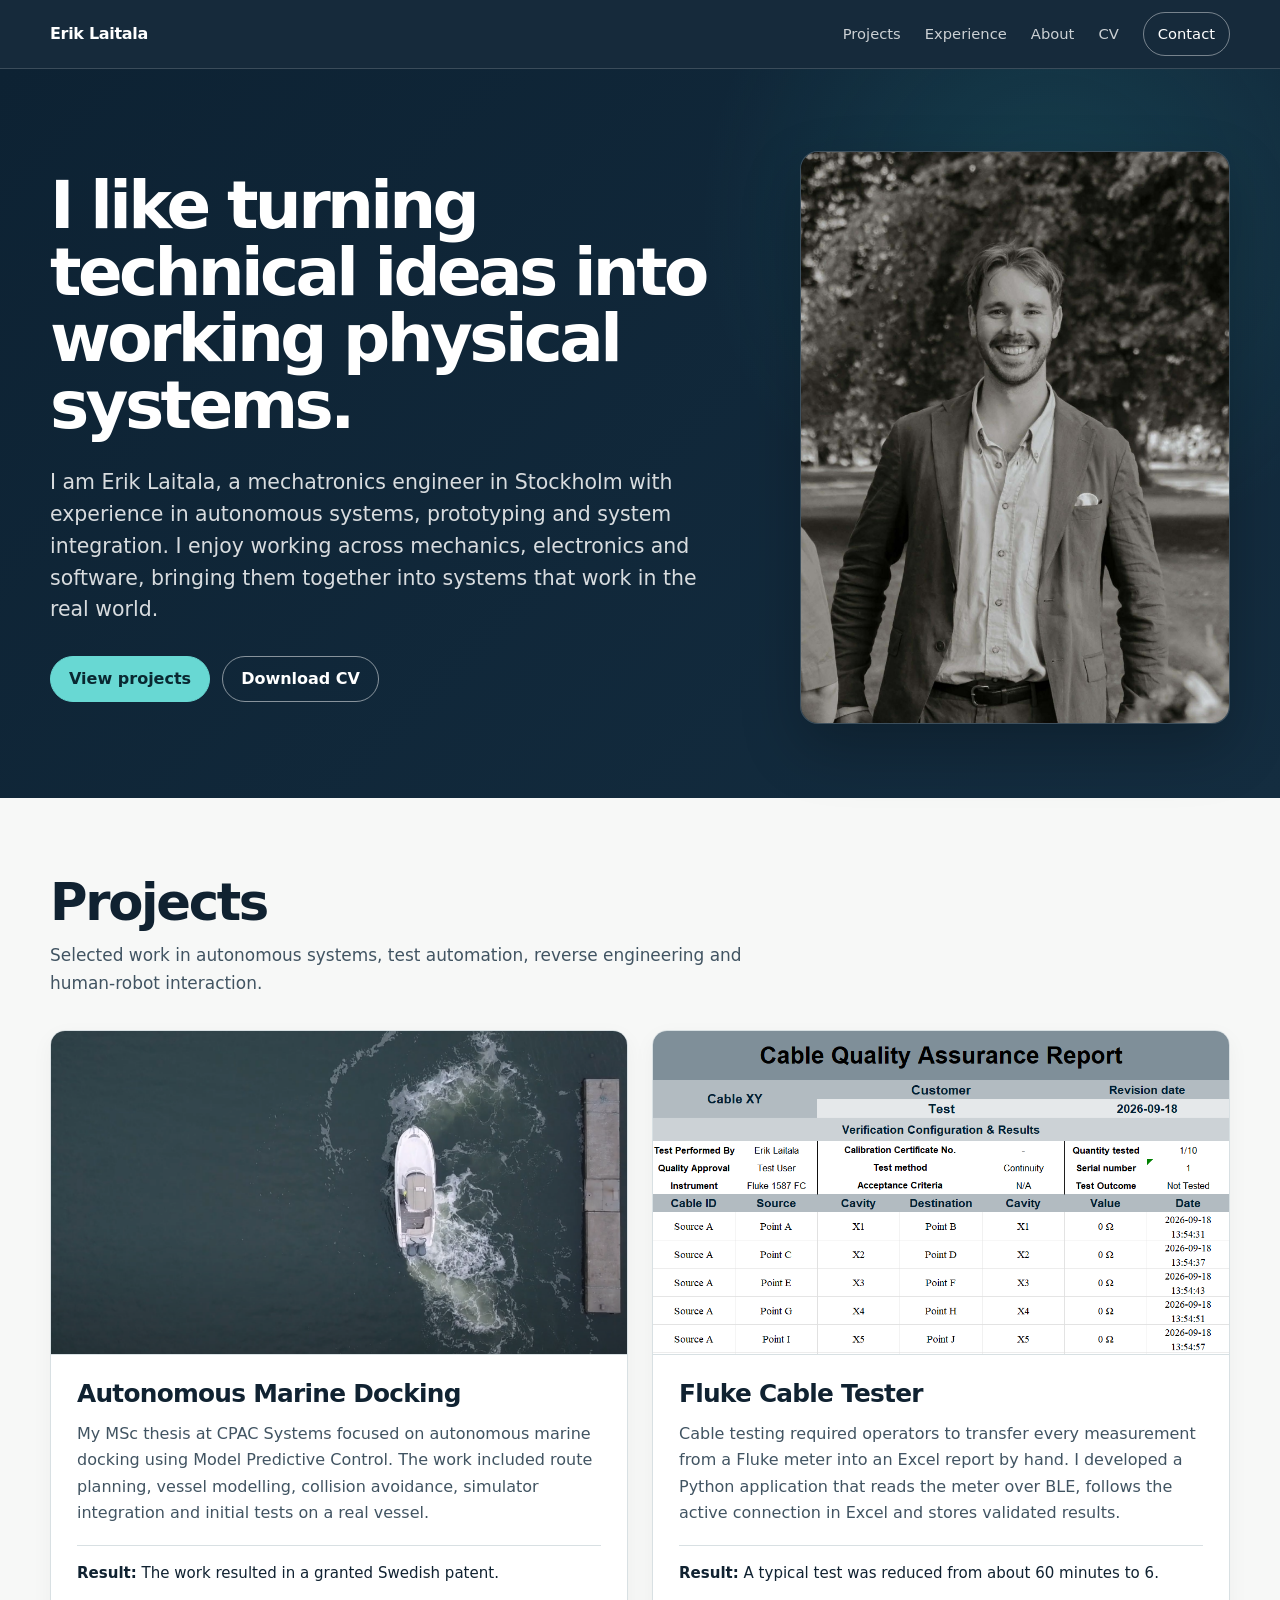
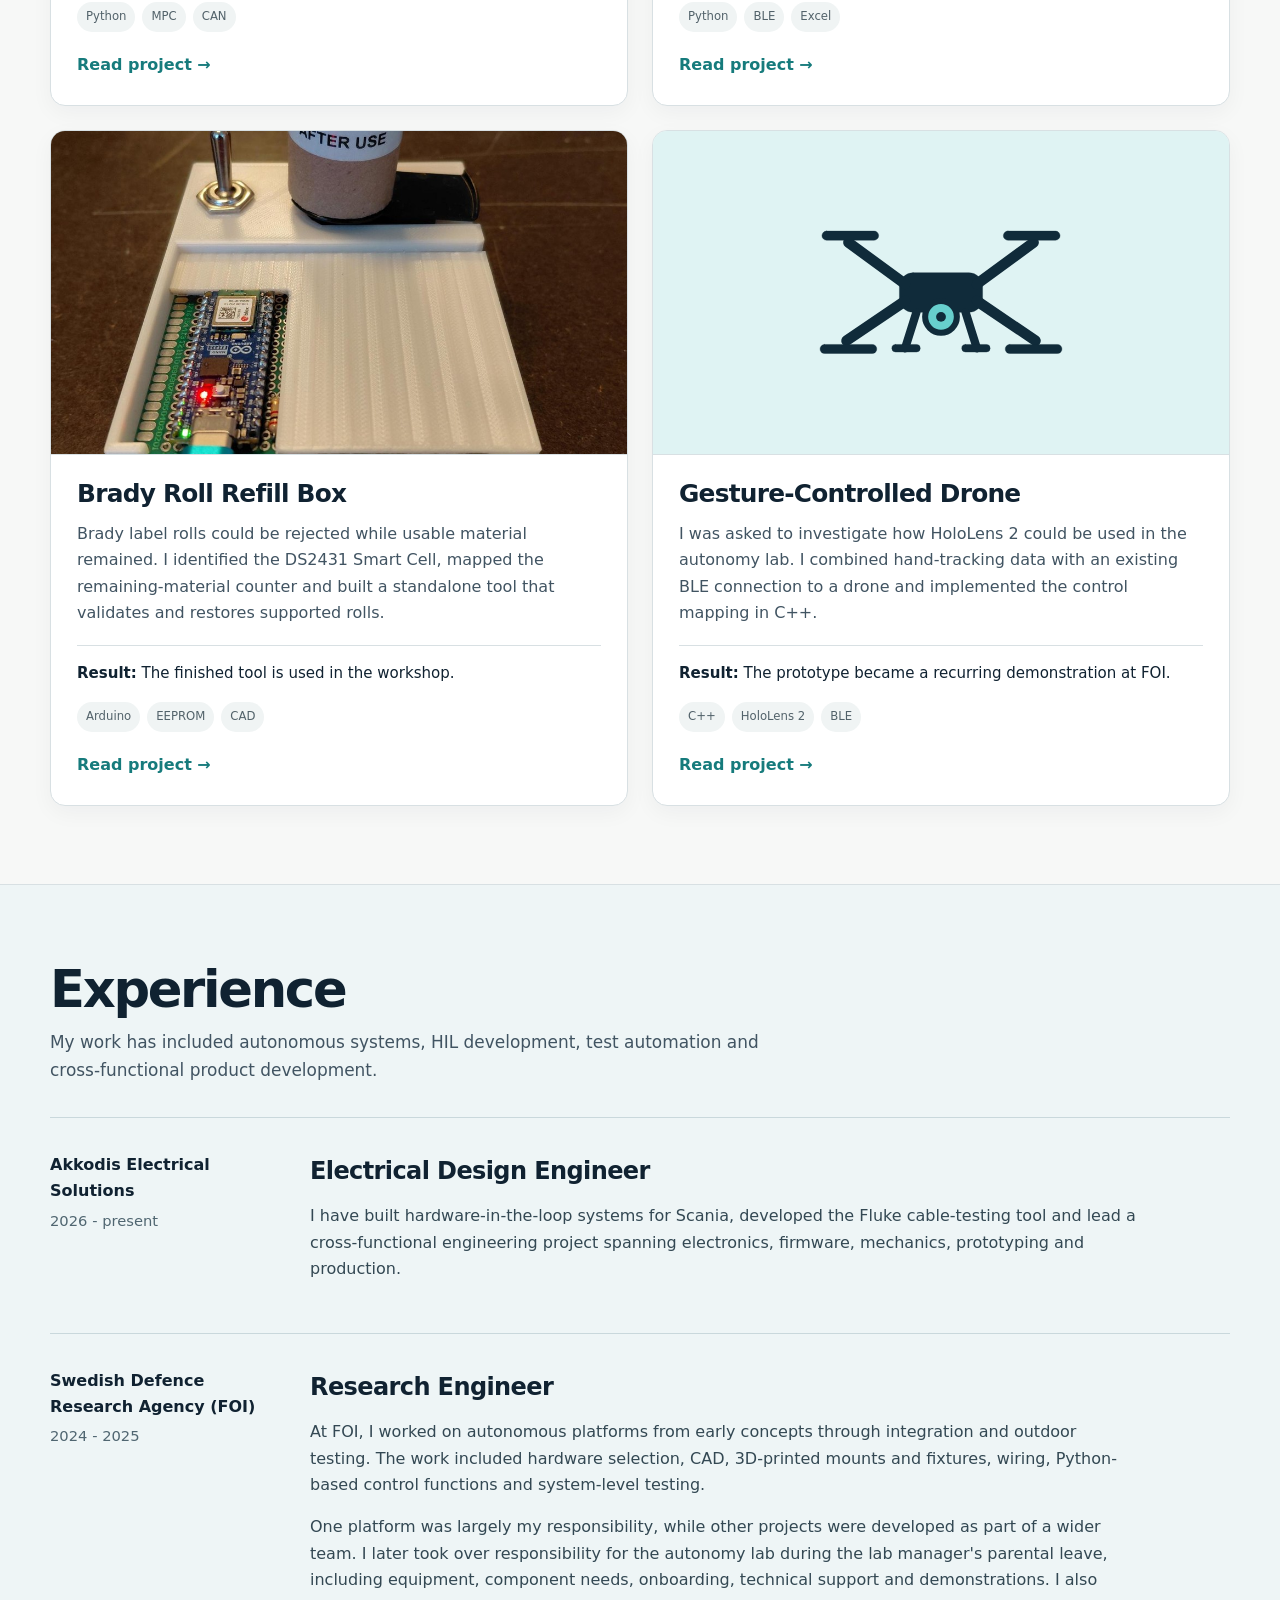
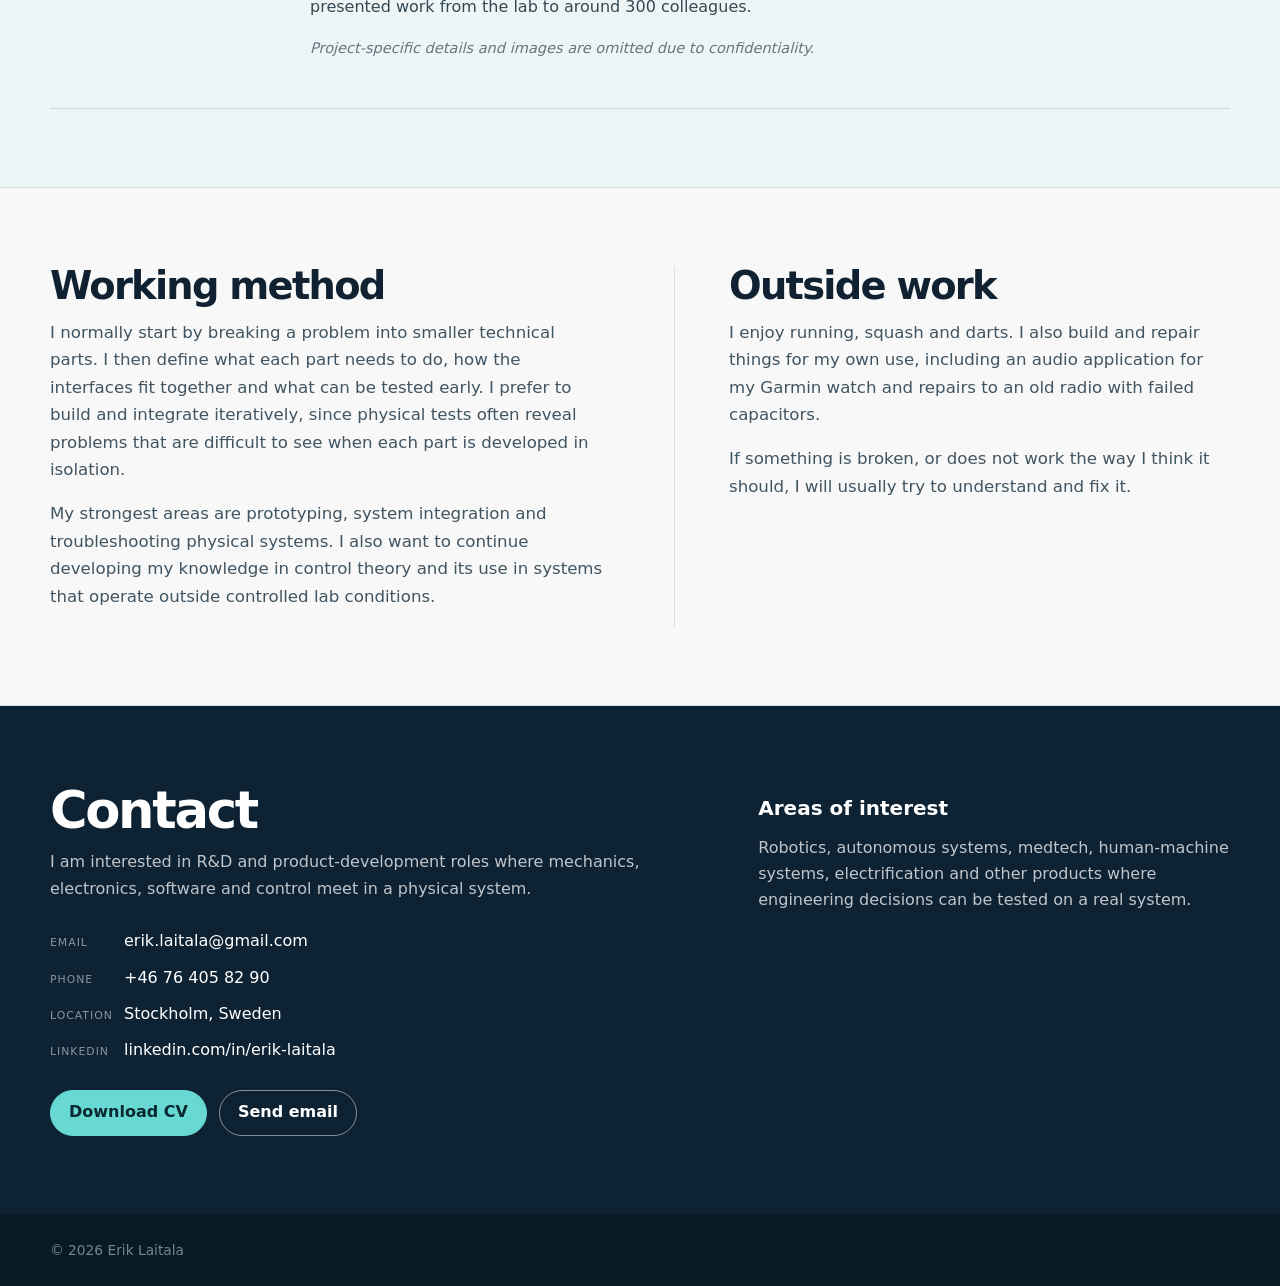
==== commit f8d20830: "Update portfolio content and profile hover image" ====
--- a/index.html
+++ b/index.html
@@ -3,8 +3,8 @@
 <head>
   <meta charset="UTF-8">
   <meta name="viewport" content="width=device-width, initial-scale=1.0">
-  <meta name="description" content="Erik Laitala - robotics and mechatronics engineer working across control, electronics, software and physical prototyping.">
-  <title>Erik Laitala | Robotics & Mechatronics Engineer</title>
+  <meta name="description" content="Erik Laitala - mechatronics engineer working with autonomous systems, prototyping and system integration.">
+  <title>Erik Laitala | Mechatronics Engineer</title>
   <link rel="stylesheet" href="style.css">
 </head>
 <body>
@@ -24,11 +24,10 @@
 <main id="top">
   <section class="hero">
     <div class="container hero-layout">
-      <div>
-        <p class="eyebrow">Robotics · Mechatronics · Control · R&D</p>
-        <h1>I make the whole <span>system work.</span></h1>
+      <div class="hero-content">
+        <h1>I like turning technical ideas into working physical systems.</h1>
         <p class="hero-copy">
-          I’m Erik Laitala, a robotics and mechatronics engineer working across control, electronics, software and physical prototyping. I like building systems where software, electronics and hardware have to work together in practice.
+          I am Erik Laitala, a mechatronics engineer in Stockholm with experience in autonomous systems, prototyping and system integration. I enjoy working across mechanics, electronics and software, bringing them together into systems that work in the real world.
         </p>
         <div class="actions">
           <a class="button primary" href="#projects">View projects</a>
@@ -36,98 +35,70 @@
         </div>
       </div>
 
-      <div class="hero-mosaic" aria-label="Selected project images">
-        <div class="hero-shot boat"><img src="assets/docking-thesis-boat.png" alt="Marine vessel from the autonomous docking thesis"></div>
-        <div class="hero-shot"><img src="assets/brady-refill-box.jpg" alt="Arduino-based Brady Roll Refill Box"></div>
-        <div class="hero-shot fluke"><img src="assets/fluke-cable-tester.png" alt="Fluke Cable Tester application"></div>
-      </div>
+      <figure class="hero-portrait">
+        <img class="portrait-primary" src="assets/erik-laitala-portrait.jpg" alt="Portrait of Erik Laitala">
+        <img class="portrait-hover" src="assets/erik-laitala-workshop.jpg" alt="" aria-hidden="true">
+      </figure>
     </div>
   </section>
 
   <section class="section" id="projects">
     <div class="container">
       <div class="section-head">
-        <div>
-          <p class="eyebrow">Selected work</p>
-          <h2>Projects</h2>
-        </div>
-        <p class="section-lead">A selection of projects that show how I work across control, integration, prototyping and real-world testing.</p>
+        <h2>Projects</h2>
+        <p class="section-lead">Selected work in autonomous systems, test automation, reverse engineering and human-robot interaction.</p>
       </div>
 
       <div class="project-grid">
         <article class="project-card">
           <a class="project-media" href="projects/docking.html">
-            <img src="assets/docking-thesis-boat.png" alt="Marine vessel from the autonomous docking thesis">
+            <img src="assets/docking-thesis-boat.png" alt="Marine vessel used in the autonomous docking thesis">
           </a>
           <div class="project-card-body">
-            <p class="project-label">Control systems · MSc thesis</p>
             <h3>Autonomous Marine Docking</h3>
-            <p>Autonomous docking split into route planning, MPC trajectory control, obstacle handling and system integration.</p>
-            <p class="outcome"><strong>Result:</strong> Tested in Python, in CPAC’s boat simulator and on a real vessel. The work resulted in a granted Swedish patent.</p>
+            <p>My MSc thesis at CPAC Systems focused on autonomous marine docking using Model Predictive Control. The work included route planning, vessel modelling, collision avoidance, simulator integration and initial tests on a real vessel.</p>
+            <p class="outcome"><strong>Result:</strong> The work resulted in a granted Swedish patent.</p>
             <div class="tags"><span class="tag">Python</span><span class="tag">MPC</span><span class="tag">CAN</span></div>
-            <a class="read-more" href="projects/docking.html">Read case study →</a>
+            <a class="read-more" href="projects/docking.html">Read project</a>
           </div>
         </article>
 
         <article class="project-card">
           <a class="project-media fluke-card-media" href="projects/fluke.html">
-            <img
-              src="assets/fluke-qa-report.png"
-              alt="Cable quality assurance report generated during continuity testing"
-            >
+            <img src="assets/fluke-qa-report.png" alt="Cable quality assurance report generated during continuity testing">
           </a>
-
           <div class="project-card-body">
-            <p class="project-label">Test automation · Production tooling</p>
             <h3>Fluke Cable Tester</h3>
-
-            <p>
-              A workshop tool built around the complete test flow: direct BLE meter data,
-              connection-list context, guarded Excel writes and operator feedback.
-            </p>
-
-            <p class="outcome">
-              <strong>Result:</strong>
-              Reduced a typical production test from about 60 minutes to 6 and is used daily in the workshop.
-            </p>
-
-            <div class="tags">
-              <span class="tag">Python</span>
-              <span class="tag">BLE</span>
-              <span class="tag">Excel</span>
-            </div>
-
-            <a class="read-more" href="projects/fluke.html">
-              Read case study →
-            </a>
+            <p>Cable testing required operators to transfer every measurement from a Fluke meter into an Excel report by hand. I developed a Python application that reads the meter over BLE, follows the active connection in Excel and stores validated results.</p>
+            <p class="outcome"><strong>Result:</strong> A typical test was reduced from about 60 minutes to 6.</p>
+            <div class="tags"><span class="tag">Python</span><span class="tag">BLE</span><span class="tag">Excel</span></div>
+            <a class="read-more" href="projects/fluke.html">Read project</a>
           </div>
         </article>
 
         <article class="project-card">
           <a class="project-media" href="projects/brady.html">
-            <img src="assets/brady-refill-box.jpg" alt="Brady Roll Refill Box built with Arduino and a 3D-printed enclosure">
+            <img src="assets/brady-refill-box.jpg" alt="Brady Roll Refill Box with Arduino and a 3D-printed enclosure">
           </a>
           <div class="project-card-body">
-            <p class="project-label">Reverse engineering · Embedded electronics</p>
             <h3>Brady Roll Refill Box</h3>
-            <p>A reverse-engineering project that went from identifying the roll EEPROM to mapping its changing bytes and building a reusable workshop tool.</p>
-            <p class="outcome"><strong>Result:</strong> A working bench tool with validation before writing, a 3D-printed enclosure and support for multiple roll formats.</p>
+            <p>Brady label rolls could be rejected while usable material remained. I identified the DS2431 Smart Cell, mapped the remaining-material counter and built a standalone tool that validates and restores supported rolls.</p>
+            <p class="outcome"><strong>Result:</strong> The finished tool is used in the workshop.</p>
             <div class="tags"><span class="tag">Arduino</span><span class="tag">EEPROM</span><span class="tag">CAD</span></div>
-            <a class="read-more" href="projects/brady.html">Read case study →</a>
+            <a class="read-more" href="projects/brady.html">Read project</a>
           </div>
         </article>
 
         <article class="project-card">
-          <a class="project-media" href="projects/hololens.html">
-          <img src="assets/drone-simple.svg" alt="Simple drone illustration">
-        </a>
+          <a class="project-media project-media-drone" href="projects/hololens.html">
+            <img src="assets/drone-simple.svg" alt="Drone illustration">
+          </a>
           <div class="project-card-body">
-            <p class="project-label">Human-robot interaction · FOI</p>
             <h3>Gesture-Controlled Drone</h3>
-            <p>A HoloLens 2 prototype that turned tracked hand position and orientation into direct position and velocity commands for a physical drone.</p>
-            <p class="outcome"><strong>Result:</strong> Built independently in about three weeks and later used at events to demonstrate FOI’s autonomy work.</p>
-            <div class="tags"><span class="tag">C++</span><span class="tag">HoloLens</span><span class="tag">Bluetooth</span></div>
-            <a class="read-more" href="projects/hololens.html">Read case study →</a>
+            <p>I was asked to investigate how HoloLens 2 could be used in the autonomy lab. I combined hand-tracking data with an existing BLE connection to a drone and implemented the control mapping in C++.</p>
+            <p class="outcome"><strong>Result:</strong> The prototype became a recurring demonstration at FOI.</p>
+            <div class="tags"><span class="tag">C++</span><span class="tag">HoloLens 2</span><span class="tag">BLE</span></div>
+            <a class="read-more" href="projects/hololens.html">Read project</a>
           </div>
         </article>
       </div>
@@ -137,28 +108,25 @@
   <section class="section experience-section" id="experience">
     <div class="container">
       <div class="section-head">
-        <div>
-          <p class="eyebrow">Professional experience</p>
-          <h2>From research platforms to production tools</h2>
-        </div>
-        <p class="section-lead">My work has moved between exploratory R&D, physical system integration, test infrastructure and cross-functional product development.</p>
+        <h2>Experience</h2>
+        <p class="section-lead">My work has included autonomous systems, HIL development, test automation and cross-functional product development.</p>
       </div>
 
       <div class="experience-list">
         <article class="experience-row">
-          <div class="experience-meta"><strong>Akkodis Electrical Solutions</strong>2026 - present</div>
+          <div class="experience-meta"><strong>Akkodis Electrical Solutions</strong><span>2026 - present</span></div>
           <div class="experience-copy">
             <h3>Electrical Design Engineer</h3>
-            <p>I have built hardware-in-the-loop simulation systems for Scania, developed the Fluke production-test tool shown above, and currently lead a cross-functional engineering project spanning electronics, firmware, mechanics, prototyping and production.</p>
+            <p>I have built hardware-in-the-loop systems for Scania, developed the Fluke cable-testing tool and lead a cross-functional engineering project spanning electronics, firmware, mechanics, prototyping and production.</p>
           </div>
         </article>
 
         <article class="experience-row">
-          <div class="experience-meta"><strong>Swedish Defence Research Agency (FOI)</strong>2024 - 2025</div>
+          <div class="experience-meta"><strong>Swedish Defence Research Agency (FOI)</strong><span>2024 - 2025</span></div>
           <div class="experience-copy">
-            <h3>Research Engineer and autonomy-lab responsibility</h3>
-            <p>At FOI, I worked on autonomous platforms from early concept work through integration and physical testing. Depending on the project, that meant contributing to hardware choices, designing custom CAD parts, 3D printing mounts and fixtures, wiring and system integration, writing Python-based control and autonomy functions, and testing complete platforms outdoors.</p>
-            <p>One platform was largely my responsibility, while on others I worked as part of a wider team. I later took over responsibility for the autonomy lab during the lab manager’s parental leave, including setup, equipment and component needs, onboarding, technical support and demonstrations. I also presented developments from the lab to around 300 colleagues.</p>
+            <h3>Research Engineer</h3>
+            <p>At FOI, I worked on autonomous platforms from early concepts through integration and outdoor testing. The work included hardware selection, CAD, 3D-printed mounts and fixtures, wiring, Python-based control functions and system-level testing.</p>
+            <p>One platform was largely my responsibility, while other projects were developed as part of a wider team. I later took over responsibility for the autonomy lab during the lab manager's parental leave, including equipment, component needs, onboarding, technical support and demonstrations. I also presented work from the lab to around 300 colleagues.</p>
             <p class="confidential">Project-specific details and images are omitted due to confidentiality.</p>
           </div>
         </article>
@@ -169,16 +137,15 @@
   <section class="section" id="about">
     <div class="container about-layout">
       <div class="about-panel">
-        <p class="eyebrow">How I work</p>
-        <h3>Break it down, build early and integrate often.</h3>
-        <p>When I face a new technical problem, I usually start by breaking it into smaller subproblems. From there, I work out what each part needs to do, what information or signals it depends on and how the pieces need to fit together. I like getting practical early, so I prototype, test and integrate rather than waiting for every part to feel finished in isolation.</p>
-        <p>I am strongest in prototyping, system integration and troubleshooting physical systems. Over the next few years I want to deepen my control-theory knowledge and keep building systems that have to function outside a controlled lab environment.</p>
+        <h2>Working method</h2>
+        <p>I normally start by breaking a problem into smaller technical parts. I then define what each part needs to do, how the interfaces fit together and what can be tested early. I prefer to build and integrate iteratively, since physical tests often reveal problems that are difficult to see when each part is developed in isolation.</p>
+        <p>My strongest areas are prototyping, system integration and troubleshooting physical systems. I also want to continue developing my knowledge in control theory and its use in systems that operate outside controlled lab conditions.</p>
       </div>
+
       <div class="about-panel">
-        <p class="eyebrow">Outside work</p>
-        <h3>Curious by default.</h3>
-        <p>I enjoy running, squash and darts. I also like fixing and building things for my own use, whether that means making an app for my Garmin watch, repairing an old radio or modifying hardware that does not behave the way I want it to.</p>
-        <p class="fix-line">If something is broken, or simply does not work the way I want it to, I will probably try to fix it.</p>
+        <h2>Outside work</h2>
+        <p>I enjoy running, squash and darts. I also build and repair things for my own use, including an audio application for my Garmin watch and repairs to an old radio with failed capacitors.</p>
+        <p>If something is broken, or does not work the way I think it should, I will usually try to understand and fix it.</p>
       </div>
     </div>
   </section>
@@ -186,9 +153,8 @@
   <section class="section contact-section" id="contact">
     <div class="container contact-grid">
       <div>
-        <p class="eyebrow">Contact</p>
-        <h2>Get in touch</h2>
-        <p>I am especially interested in R&D roles where software, electronics, mechanics and control meet in a physical product - particularly robotics, medtech, human-machine systems and technology with a clear practical purpose.</p>
+        <h2>Contact</h2>
+        <p>I am interested in R&amp;D and product-development roles where mechanics, electronics, software and control meet in a physical system.</p>
         <div class="contact-list">
           <a href="mailto:erik.laitala@gmail.com"><small>Email</small>erik.laitala@gmail.com</a>
           <a href="tel:+46764058290"><small>Phone</small>+46 76 405 82 90</a>
@@ -200,16 +166,15 @@
           <a class="button ghost" href="mailto:erik.laitala@gmail.com">Send email</a>
         </div>
       </div>
+
       <div class="contact-note">
-        <strong>What I bring</strong>
-        <p>A broad engineering base, experience taking systems from simulation or concept into physical tests, and a habit of staying with the problem until the full chain works.</p>
+        <h3>Areas of interest</h3>
+        <p>Robotics, autonomous systems, medtech, human-machine systems, electrification and other products where engineering decisions can be tested on a real system.</p>
       </div>
     </div>
   </section>
 </main>
 
-<footer class="site-footer">
-  <div class="container">© 2026 Erik Laitala</div>
-</footer>
+<footer class="site-footer"><div class="container">&copy; 2026 Erik Laitala</div></footer>
 </body>
 </html>
--- a/style.css
+++ b/style.css
@@ -6,13 +6,13 @@
   --paper: #f7f8f7;
   --white: #ffffff;
   --line: #d8e0e3;
-  --line-dark: rgba(255,255,255,.16);
+  --line-dark: rgba(255, 255, 255, 0.16);
   --teal: #2b9c9d;
   --teal-dark: #167b7c;
   --teal-soft: #e8f4f3;
   --max: 1180px;
   --radius: 15px;
-  --shadow: 0 16px 34px rgba(13,34,51,.08);
+  --shadow: 0 16px 34px rgba(13, 34, 51, 0.08);
 }
 
 * {
@@ -27,15 +27,8 @@
   margin: 0;
   color: var(--ink);
   background: var(--paper);
-  font-family:
-    Inter,
-    ui-sans-serif,
-    system-ui,
-    -apple-system,
-    BlinkMacSystemFont,
-    "Segoe UI",
-    sans-serif;
-  line-height: 1.6;
+  font-family: Inter, ui-sans-serif, system-ui, -apple-system, BlinkMacSystemFont, "Segoe UI", sans-serif;
+  line-height: 1.65;
   -webkit-font-smoothing: antialiased;
 }
 
@@ -44,8 +37,21 @@
   max-width: 100%;
 }
 
+figure,
+h1,
+h2,
+h3,
+p {
+  margin-top: 0;
+}
+
 a {
   color: inherit;
+}
+
+code,
+pre {
+  font-family: "SFMono-Regular", Consolas, "Liberation Mono", monospace;
 }
 
 .container {
@@ -53,14 +59,13 @@
   margin: 0 auto;
 }
 
-
-/* HEADER */
+/* Header */
 
 .site-header {
   position: sticky;
   top: 0;
   z-index: 50;
-  background: rgba(13,34,51,.96);
+  background: rgba(13, 34, 51, 0.96);
   border-bottom: 1px solid var(--line-dark);
   backdrop-filter: blur(10px);
 }
@@ -77,18 +82,18 @@
   color: #fff;
   text-decoration: none;
   font-weight: 750;
-  letter-spacing: -.02em;
+  letter-spacing: -0.02em;
 }
 
 .nav-links {
   display: flex;
   align-items: center;
   gap: 24px;
-  font-size: .92rem;
+  font-size: 0.92rem;
 }
 
 .nav-links a {
-  color: rgba(255,255,255,.78);
+  color: rgba(255, 255, 255, 0.78);
   text-decoration: none;
 }
 
@@ -98,79 +103,12 @@
 
 .nav-links .nav-cta {
   padding: 9px 14px;
-  border: 1px solid rgba(255,255,255,.42);
+  border: 1px solid rgba(255, 255, 255, 0.42);
   border-radius: 999px;
   color: #fff;
 }
 
-
-/* HERO */
-
-.hero {
-  color: #fff;
-  background:
-    radial-gradient(
-      circle at 82% 20%,
-      rgba(43,156,157,.19),
-      transparent 29%
-    ),
-    linear-gradient(
-      135deg,
-      var(--navy),
-      var(--navy-2)
-    );
-  padding: 82px 0 74px;
-}
-
-.hero-layout {
-  display: grid;
-  grid-template-columns:
-    minmax(0,1.05fr)
-    minmax(420px,.95fr);
-  gap: 62px;
-  align-items: center;
-}
-
-.eyebrow {
-  margin: 0 0 14px;
-  font-family:
-    "SFMono-Regular",
-    Consolas,
-    "Liberation Mono",
-    monospace;
-  font-size: .75rem;
-  font-weight: 700;
-  letter-spacing: .13em;
-  text-transform: uppercase;
-  color: #79d0cf;
-}
-
-.hero h1 {
-  max-width: 730px;
-  margin: 0;
-  font-size: clamp(3.25rem, 6.8vw, 6.35rem);
-  line-height: .98;
-  letter-spacing: -.06em;
-}
-
-.hero h1 span {
-  color: #67cfcd;
-}
-
-.hero-copy {
-  max-width: 690px;
-  margin: 28px 0 0;
-  color: rgba(255,255,255,.84);
-  font-size: clamp(1.08rem, 1.8vw, 1.32rem);
-  line-height: 1.55;
-}
-
-.actions {
-  display: flex;
-  flex-wrap: wrap;
-  gap: 12px;
-  margin-top: 30px;
-}
+/* Shared controls */
 
 .button {
   display: inline-flex;
@@ -184,10 +122,7 @@
   color: var(--ink);
   font-weight: 700;
   text-decoration: none;
-  transition:
-    transform .16s ease,
-    border-color .16s ease,
-    background .16s ease;
+  transition: transform 0.16s ease, border-color 0.16s ease, background 0.16s ease;
 }
 
 .button:hover {
@@ -203,56 +138,112 @@
 
 .button.ghost {
   background: transparent;
-  border-color: rgba(255,255,255,.5);
+  border-color: rgba(255, 255, 255, 0.5);
   color: #fff;
 }
 
-.button.text {
-  padding: 0;
-  min-height: auto;
-  border: 0;
-  background: none;
-  border-radius: 0;
-  color: var(--teal-dark);
-}
-
-
-/* HERO IMAGES */
-
-.hero-mosaic {
-  display: grid;
-  grid-template-columns: 1.12fr .88fr;
-  grid-template-rows: 1fr 1fr;
+.actions,
+.contact-actions,
+.case-links {
+  display: flex;
+  flex-wrap: wrap;
   gap: 12px;
-  min-height: 430px;
-}
-
-.hero-shot {
+}
+
+/* Home hero */
+
+.hero {
+  color: #fff;
+  background:
+    radial-gradient(circle at 82% 20%, rgba(43, 156, 157, 0.19), transparent 29%),
+    linear-gradient(135deg, var(--navy), var(--navy-2));
+  padding: 82px 0 74px;
+}
+
+.hero-layout {
+  display: grid;
+  grid-template-columns: minmax(0, 1.18fr) minmax(330px, 0.82fr);
+  gap: 62px;
+  align-items: center;
+}
+
+.hero-content {
+  min-width: 0;
+}
+
+.hero h1 {
+  max-width: 790px;
+  margin-bottom: 0;
+  font-size: clamp(2.8rem, 5.15vw, 5.25rem);
+  line-height: 1.01;
+  letter-spacing: -0.055em;
+}
+
+.hero-copy {
+  max-width: 720px;
+  margin: 28px 0 0;
+  color: rgba(255, 255, 255, 0.84);
+  font-size: clamp(1.08rem, 1.8vw, 1.28rem);
+  line-height: 1.55;
+}
+
+.hero .actions {
+  margin-top: 30px;
+}
+
+.hero-portrait {
+  position: relative;
+  width: min(100%, 430px);
+  margin: 0;
+  justify-self: end;
   overflow: hidden;
-  border: 1px solid rgba(255,255,255,.15);
-  border-radius: 16px;
-  background: #102a3d;
-  box-shadow: 0 22px 55px rgba(0,0,0,.24);
-}
-
-.hero-shot:first-child {
-  grid-row: 1 / 3;
-}
-
-.hero-shot img {
+  border: 1px solid rgba(255, 255, 255, 0.16);
+  border-radius: 18px;
+  background: #172d3e;
+  box-shadow: 0 24px 60px rgba(0, 0, 0, 0.24);
+  aspect-ratio: 3 / 4;
+}
+
+.hero-portrait img {
+  position: absolute;
+  inset: 0;
   width: 100%;
   height: 100%;
   object-fit: cover;
-}
-
-.hero-shot.fluke img {
-  object-fit: contain;
-  padding: 14px;
-  background: #eef1f0;
-}
-
-
-/* SECTIONS */
+  transition:
+    opacity 520ms ease,
+    transform 760ms cubic-bezier(0.22, 1, 0.36, 1);
+}
+
+.hero-portrait .portrait-primary {
+  object-position: 55% 30%;
+  opacity: 1;
+  transform: scale(1);
+}
+
+.hero-portrait .portrait-hover {
+  object-position: center center;
+  opacity: 0;
+  transform: scale(1.035);
+}
+
+.hero-portrait:hover .portrait-primary {
+  opacity: 0;
+  transform: scale(1.025);
+}
+
+.hero-portrait:hover .portrait-hover {
+  opacity: 1;
+  transform: scale(1);
+}
+
+@media (prefers-reduced-motion: reduce) {
+  .hero-portrait img {
+    transition: none;
+  }
+}
+
+/* Home sections */
 
 .section {
   padding: 78px 0;
@@ -263,33 +254,31 @@
 }
 
 .section-head {
-  display: grid;
-  grid-template-columns: .8fr 1.2fr;
-  gap: 46px;
-  align-items: end;
-  margin-bottom: 30px;
-}
-
-.section h2 {
-  margin: 0;
+  max-width: 850px;
+  margin-bottom: 32px;
+}
+
+.section-head h2,
+.about-panel h2,
+.contact-section h2 {
+  margin-bottom: 12px;
   font-size: clamp(2.25rem, 4vw, 3.7rem);
   line-height: 1.05;
-  letter-spacing: -.045em;
+  letter-spacing: -0.045em;
 }
 
 .section-lead {
-  margin: 0;
+  max-width: 760px;
+  margin-bottom: 0;
   color: var(--ink-soft);
   font-size: 1.06rem;
-  max-width: 660px;
-}
-
-
-/* PROJECT CARDS */
+}
+
+/* Project cards */
 
 .project-grid {
   display: grid;
-  grid-template-columns: repeat(2, minmax(0,1fr));
+  grid-template-columns: repeat(2, minmax(0, 1fr));
   gap: 24px;
 }
 
@@ -298,15 +287,13 @@
   border: 1px solid var(--line);
   border-radius: var(--radius);
   background: var(--white);
-  box-shadow: 0 7px 22px rgba(13,34,51,.045);
-  transition:
-    transform .18s ease,
-    box-shadow .18s ease;
+  box-shadow: 0 7px 22px rgba(13, 34, 51, 0.045);
+  transition: transform 0.18s ease, box-shadow 0.18s ease;
 }
 
 .project-card:hover {
+  transform: translateY(-2px);
   box-shadow: var(--shadow);
-  transform: translateY(-2px);
 }
 
 .project-media {
@@ -323,34 +310,28 @@
   object-fit: cover;
 }
 
-.project-media.contain img {
+.fluke-card-media img {
+  object-position: top center;
+}
+
+.project-media-drone {
+  padding: 34px;
+  background: #dff3f3;
+}
+
+.project-media-drone img {
   object-fit: contain;
-  padding: 20px;
 }
 
 .project-card-body {
   padding: 25px 26px 27px;
 }
 
-.project-label {
-  margin: 0 0 9px;
-  color: var(--teal-dark);
-  font-family:
-    "SFMono-Regular",
-    Consolas,
-    "Liberation Mono",
-    monospace;
-  font-size: .72rem;
-  font-weight: 700;
-  letter-spacing: .09em;
-  text-transform: uppercase;
-}
-
 .project-card h3 {
-  margin: 0;
+  margin-bottom: 13px;
   font-size: 1.55rem;
   line-height: 1.13;
-  letter-spacing: -.03em;
+  letter-spacing: -0.03em;
 }
 
 .project-card p {
@@ -362,7 +343,7 @@
   padding-top: 15px;
   border-top: 1px solid var(--line);
   color: var(--ink) !important;
-  font-size: .94rem;
+  font-size: 0.94rem;
 }
 
 .tags {
@@ -377,7 +358,7 @@
   border-radius: 999px;
   background: #f0f4f4;
   color: #52626a;
-  font-size: .73rem;
+  font-size: 0.73rem;
 }
 
 .read-more {
@@ -388,13 +369,16 @@
   text-decoration: none;
 }
 
+.read-more::after {
+  content: "  →";
+}
+
 .read-more:hover {
   text-decoration: underline;
   text-underline-offset: 3px;
 }
 
-
-/* EXPERIENCE */
+/* Experience */
 
 .experience-section {
   background: #eef5f6;
@@ -406,71 +390,60 @@
 
 .experience-row {
   display: grid;
-  grid-template-columns: 210px minmax(0,1fr);
-  gap: 38px;
+  grid-template-columns: 220px minmax(0, 1fr);
+  gap: 40px;
   padding: 34px 0;
   border-bottom: 1px solid #c9d8dc;
 }
 
 .experience-meta {
   color: #506671;
-  font-size: .92rem;
+  font-size: 0.92rem;
+}
+
+.experience-meta strong,
+.experience-meta span {
+  display: block;
 }
 
 .experience-meta strong {
-  display: block;
+  margin-bottom: 4px;
   color: var(--ink);
   font-size: 1rem;
 }
 
 .experience-copy h3 {
-  margin: 0 0 12px;
+  margin-bottom: 12px;
   font-size: 1.5rem;
-  letter-spacing: -.025em;
+  letter-spacing: -0.025em;
 }
 
 .experience-copy p {
-  max-width: 820px;
+  max-width: 830px;
   color: #334853;
-}
-
-.lab-example {
-  max-width: 820px;
-  margin-top: 22px;
-  padding: 18px 20px;
-  border-left: 4px solid var(--teal);
-  background: rgba(255,255,255,.68);
-}
-
-.lab-example strong {
-  display: block;
-  margin-bottom: 5px;
 }
 
 .confidential {
   color: #647780 !important;
-  font-size: .91rem;
+  font-size: 0.91rem;
   font-style: italic;
 }
 
-
-/* ABOUT */
+/* About */
 
 .about-layout {
   display: grid;
-  grid-template-columns: 1.05fr .95fr;
+  grid-template-columns: 1fr 1fr;
   gap: 68px;
 }
 
-.about-panel h3 {
-  margin: 0 0 15px;
-  font-size: 1.8rem;
-  letter-spacing: -.035em;
+.about-panel h2 {
+  font-size: clamp(1.9rem, 3vw, 2.7rem);
 }
 
 .about-panel p {
   color: var(--ink-soft);
-  font-size: 1.05rem;
+  font-size: 1.04rem;
 }
 
 .about-panel + .about-panel {
@@ -478,16 +451,7 @@
   border-left: 1px solid var(--line);
 }
 
-.fix-line {
-  margin-top: 24px !important;
-  color: var(--ink) !important;
-  font-weight: 750;
-  font-size: 1.16rem !important;
-  line-height: 1.45;
-}
-
-
-/* CONTACT */
+/* Contact */
 
 .contact-section {
   color: #fff;
@@ -496,7 +460,7 @@
 
 .contact-grid {
   display: grid;
-  grid-template-columns: 1.15fr .85fr;
+  grid-template-columns: 1.15fr 0.85fr;
   gap: 70px;
   align-items: start;
 }
@@ -506,8 +470,8 @@
 }
 
 .contact-section p {
-  max-width: 650px;
-  color: rgba(255,255,255,.74);
+  max-width: 680px;
+  color: rgba(255, 255, 255, 0.74);
 }
 
 .contact-list {
@@ -525,180 +489,54 @@
 .contact-list small {
   display: inline-block;
   width: 74px;
-  color: rgba(255,255,255,.52);
+  color: rgba(255, 255, 255, 0.52);
   text-transform: uppercase;
-  font-size: .68rem;
-  letter-spacing: .09em;
+  font-size: 0.68rem;
+  letter-spacing: 0.09em;
 }
 
 .contact-actions {
-  display: flex;
-  flex-wrap: wrap;
-  gap: 12px;
   margin-top: 26px;
 }
 
 .contact-note {
-  padding-top: 5px;
-}
-
-.contact-note strong {
-  display: block;
-  margin-bottom: 8px;
+  padding-top: 8px;
+}
+
+.contact-note h3 {
+  margin-bottom: 10px;
   color: #fff;
-  font-size: 1.1rem;
-}
-
-
-/* FOOTER */
+  font-size: 1.25rem;
+}
 
 .site-footer {
   padding: 25px 0;
   color: #76868e;
-  font-size: .86rem;
   background: #091a27;
-}
-
-
-/* PROJECT CASE STUDIES */
+  font-size: 0.86rem;
+}
+
+/* Case study base */
 
 .case-hero {
-  padding: 72px 0 45px;
+  padding: 72px 0 46px;
+  border-bottom: 1px solid var(--line);
   background: #eef5f6;
-  border-bottom: 1px solid var(--line);
 }
 
 .case-hero h1 {
-  margin: 0;
-  max-width: 900px;
+  max-width: 940px;
+  margin-bottom: 0;
   font-size: clamp(3rem, 6vw, 5.5rem);
-  line-height: .99;
-  letter-spacing: -.055em;
+  line-height: 1;
+  letter-spacing: -0.055em;
 }
 
 .case-intro {
-  max-width: 810px;
+  max-width: 840px;
   margin: 22px 0 0;
   color: var(--ink-soft);
   font-size: 1.18rem;
-}
-
-.case-meta {
-  display: flex;
-  flex-wrap: wrap;
-  gap: 12px 28px;
-  margin-top: 26px;
-  color: #536770;
-  font-size: .9rem;
-}
-
-.case-meta strong {
-  color: var(--ink);
-}
-
-.case-main {
-  padding: 52px 0 80px;
-}
-
-.case-image {
-  overflow: hidden;
-  margin: 0 0 42px;
-  border: 1px solid var(--line);
-  border-radius: var(--radius);
-  background: #fff;
-}
-
-.case-image img {
-  width: 100%;
-  max-height: 720px;
-  object-fit: cover;
-}
-
-.case-image.contain img {
-  object-fit: contain;
-  padding: 22px;
-  background: #f0f3f2;
-}
-
-.caption {
-  margin: 0;
-  padding: 11px 14px;
-  border-top: 1px solid var(--line);
-  color: #65757d;
-  font-size: .84rem;
-}
-
-.case-image.report-image {
-  margin-top: 8px;
-}
-
-.case-image.report-image img {
-  display: block;
-  width: 100%;
-  height: auto;
-  max-height: none;
-  object-fit: contain;
-}
-
-.case-grid {
-  display: grid;
-  grid-template-columns: 210px minmax(0,1fr);
-  gap: 50px;
-  padding: 37px 0;
-  border-top: 1px solid var(--line);
-}
-
-.case-grid h2 {
-  margin: 0;
-  font-size: 1.18rem;
-  letter-spacing: -.02em;
-}
-
-.case-copy {
-  max-width: 800px;
-}
-
-.case-copy p:first-child {
-  margin-top: 0;
-}
-
-.case-copy p,
-.case-copy li {
-  color: #364b55;
-}
-
-.case-copy li {
-  margin-bottom: 8px;
-}
-
-.case-callout {
-  padding: 22px 24px;
-  border-radius: 13px;
-  background: var(--navy);
-  color: #fff;
-}
-
-.case-callout p {
-  color: rgba(255,255,255,.77);
-}
-
-.case-callout strong {
-  display: block;
-  margin-bottom: 7px;
-  font-size: 1.24rem;
-}
-
-.case-links {
-  display: flex;
-  flex-wrap: wrap;
-  gap: 12px;
-  margin-top: 18px;
-}
-
-.gallery {
-  display: grid;
-  grid-template-columns: repeat(2,minmax(0,1fr));
-  gap: 16px;
 }
 
 .back {
@@ -713,921 +551,147 @@
   text-decoration: underline;
 }
 
-
-/* RESPONSIVE BASE */
-
-@media (max-width: 980px) {
-
-  .hero-layout {
-    grid-template-columns: 1fr;
-  }
-
-  .hero-mosaic {
-    min-height: 380px;
-    max-width: 760px;
-  }
-
-  .section-head {
-    grid-template-columns: 1fr;
-    gap: 14px;
-  }
-
-  .about-layout,
-  .contact-grid {
-    grid-template-columns: 1fr;
-    gap: 38px;
-  }
-
-  .about-panel + .about-panel {
-    padding-left: 0;
-    padding-top: 34px;
-    border-left: 0;
-    border-top: 1px solid var(--line);
-  }
-}
-
-
-@media (max-width: 760px) {
-
-  .container {
-    width: min(var(--max), calc(100% - 28px));
-  }
-
-  .nav-links a:not(.nav-cta):nth-child(-n+3) {
-    display: none;
-  }
-
-  .hero {
-    padding: 58px 0 55px;
-  }
-
-  .hero-mosaic {
-    grid-template-columns: 1fr 1fr;
-    min-height: 290px;
-  }
-
-  .project-grid,
-  .gallery {
-    grid-template-columns: 1fr;
-  }
-
-  .experience-row,
-  .case-grid {
-    grid-template-columns: 1fr;
-    gap: 13px;
-  }
-
-  .experience-meta {
-    display: flex;
-    justify-content: space-between;
-    gap: 12px;
-  }
-}
-
-
-@media (max-width: 520px) {
-
-  .nav-links .nav-cta {
-    display: none;
-  }
-
-  .hero h1 {
-    font-size: 3.1rem;
-  }
-
-  .hero-mosaic {
-    display: none;
-  }
-
-  .section {
-    padding: 60px 0;
-  }
-
-  .project-card-body {
-    padding: 21px;
-  }
-
-  .contact-list small {
-    display: block;
-    width: auto;
-    margin-bottom: 2px;
-  }
-}
-
-
-/* V5 REFINEMENTS */
-
-.section-head {
+.case-main {
+  padding: 52px 0 82px;
+}
+
+.case-image {
+  overflow: hidden;
+  margin: 0;
+  border: 1px solid var(--line);
+  border-radius: var(--radius);
+  background: #fff;
+}
+
+.case-image img {
+  width: 100%;
+  height: auto;
+  max-height: 720px;
+  object-fit: cover;
+}
+
+.case-image figcaption,
+.fluke-app-shot figcaption,
+.fluke-report-shot figcaption,
+.drone-figure figcaption {
+  padding: 10px 13px;
+  border-top: 1px solid var(--line);
+  color: #65757d;
+  background: #fff;
+  font-size: 0.84rem;
+}
+
+.case-section {
+  display: grid;
+  grid-template-columns: 220px minmax(0, 1fr);
+  gap: 50px;
+  padding: 42px 0;
+  border-top: 1px solid var(--line);
+}
+
+.case-section h2,
+.case-split-copy h2,
+.memory-layout h2,
+.control-methods h2,
+.fluke-interface-copy h2 {
+  margin-bottom: 14px;
+  font-size: 1.32rem;
+  line-height: 1.25;
+  letter-spacing: -0.025em;
+}
+
+.case-copy {
+  max-width: 820px;
+}
+
+.case-copy p,
+.case-split-copy p,
+.fluke-interface-copy p,
+.control-methods p,
+.memory-layout p {
+  color: #364b55;
+}
+
+.case-copy p:last-child,
+.case-split-copy p:last-child,
+.fluke-interface-copy p:last-child {
+  margin-bottom: 0;
+}
+
+.case-callout {
+  margin-top: 24px;
+  padding: 22px 24px;
+  border-radius: 13px;
+  background: var(--navy);
+  color: #fff;
+}
+
+.case-callout strong {
   display: block;
-  max-width: 780px;
-  margin-bottom: 32px;
-}
-
-.section-lead {
-  margin-top: 13px;
-  max-width: 720px;
-}
-
-.hero-mosaic {
-  grid-template-columns: 1fr 1fr;
-  grid-template-rows: 1.12fr .88fr;
-  min-height: 430px;
-}
-
-.hero-shot:first-child {
-  grid-row: auto;
-}
-
-.hero-shot.boat {
-  grid-column: 1 / 3;
-}
-
-.hero-shot.boat img {
-  object-position: center 46%;
-}
-
-
-/* PROBLEM FLOW */
-
-.problem-flow {
-  display: grid;
-  grid-template-columns: repeat(3, minmax(0, 1fr));
-  gap: 16px;
-  margin: 0 0 46px;
-}
-
-.problem-step {
-  min-height: 220px;
-  padding: 24px;
-  border: 1px solid var(--line);
-  border-radius: 14px;
-  background: var(--white);
-}
-
-.problem-step:nth-child(4),
-.problem-step:nth-child(5) {
-  grid-column: span 1;
-}
-
-.step-number {
-  display: block;
-  margin-bottom: 24px;
-  font-family:
-    "SFMono-Regular",
-    Consolas,
-    "Liberation Mono",
-    monospace;
-  font-size: .72rem;
-  letter-spacing: .1em;
-  color: var(--teal-dark);
-}
-
-.problem-step h3 {
-  margin: 0 0 10px;
-  font-size: 1.24rem;
-  letter-spacing: -.025em;
-}
-
-.problem-step p {
-  margin: 0;
-  color: var(--ink-soft);
-  font-size: .94rem;
-}
-
-.wide-copy {
-  max-width: 840px;
-}
-
-
-/* DOCKING */
+  margin-bottom: 7px;
+  font-size: 1.22rem;
+}
+
+.case-callout p {
+  margin-bottom: 0;
+  color: rgba(255, 255, 255, 0.78);
+}
+
+.case-links {
+  margin-top: 20px;
+}
+
+/* Docking */
+
+.docking-main-image {
+  margin-bottom: 42px;
+}
 
 .docking-main-image img {
   max-height: 640px;
   object-position: center;
 }
 
+.simulator-image {
+  margin: 10px 0 42px;
+}
+
 .simulator-image img {
   max-height: 560px;
-  object-fit: cover;
-  object-position: center;
-}
-
-
-/* DRONE */
-
-.drone-visual {
-  max-width: 820px;
-  margin-left: auto;
-  margin-right: auto;
-}
-
-.drone-visual img {
-  max-height: 500px;
-  object-fit: contain;
-  background: #dff3f3;
-}
-
-
-@media (max-width: 980px) {
-
-  .problem-flow {
-    grid-template-columns: repeat(2, minmax(0, 1fr));
-  }
-}
-
-
-@media (max-width: 760px) {
-
-  .problem-flow {
-    grid-template-columns: 1fr;
-  }
-
-  .problem-step {
-    min-height: auto;
-  }
-}
-
-
-/* V6 PROJECT STORYTELLING */
-
-.terminal-dump {
-  margin: 24px 0 0;
-  padding: 24px 26px;
-  overflow-x: auto;
-  border: 1px solid #183846;
-  border-radius: 14px;
-  background: #0d2430;
-  color: #d9f4f1;
-  box-shadow: inset 0 1px 0 rgba(255,255,255,.04);
-}
-
-.terminal-dump code {
-  font-family:
-    "SFMono-Regular",
-    Consolas,
-    "Liberation Mono",
-    monospace;
-  font-size: .84rem;
-  line-height: 1.62;
-  white-space: pre;
-}
-
-.brady-main-image img {
-  max-height: 700px;
-  object-fit: contain;
-  background: #f2f5f4;
-}
-
-.fluke-flow .problem-step:nth-child(1),
-.fluke-flow .problem-step:nth-child(2),
-.brady-flow .problem-step:nth-child(1),
-.brady-flow .problem-step:nth-child(2),
-.hololens-flow .problem-step:nth-child(1),
-.hololens-flow .problem-step:nth-child(2) {
-  background: #fafdfe;
-}
-
-
-/* V7 DISTINCT PROJECT LAYOUTS */
-
-.case-kicker {
-  margin: 0 0 10px;
-  font-family:
-    "SFMono-Regular",
-    Consolas,
-    "Liberation Mono",
-    monospace;
-  font-size: .72rem;
-  font-weight: 700;
-  letter-spacing: .11em;
-  text-transform: uppercase;
-  color: var(--teal-dark);
-}
-
-
-/* FLUKE WORKFLOW */
-
-.fluke-screen {
-  margin-bottom: 58px;
-}
-
-.workflow-section {
-  padding: 14px 0 58px;
-}
-
-.workflow-heading {
-  max-width: 760px;
-  margin-bottom: 28px;
-}
-
-.workflow-heading h2,
-.engineering-stack-head h2,
-.iteration-band h2,
-.brady-question h2,
-.experiment-intro h2,
-.memory-copy h2,
-.brady-tool h2,
-.spatial-copy h2,
-.control-modes-heading h2,
-.signal-path-copy h2,
-.source-section h2,
-.demo-ending h2 {
-  margin: 0;
-  font-size: clamp(2rem, 3.6vw, 3.2rem);
-  line-height: 1.08;
-  letter-spacing: -.04em;
-}
-
-.workflow-heading > p:last-child,
-.brady-question > p:last-child,
-.memory-copy > p,
-.spatial-copy > p,
-.signal-path-copy > p,
-.source-copy p,
-.demo-ending > p:last-child {
+}
+
+.system-flow {
+  display: grid;
+  grid-template-columns: repeat(3, minmax(0, 1fr));
+  margin-bottom: 42px;
+  border-top: 2px solid var(--ink);
+  border-bottom: 1px solid var(--line);
+}
+
+.system-flow article {
+  padding: 28px 28px 30px;
+}
+
+.system-flow article:not(:nth-child(3n)) {
+  border-right: 1px solid var(--line);
+}
+
+.system-flow article:nth-child(n + 4) {
+  border-top: 1px solid var(--line);
+}
+
+.system-flow h3 {
+  margin-bottom: 9px;
+  font-size: 1.18rem;
+}
+
+.system-flow p {
+  margin-bottom: 0;
   color: var(--ink-soft);
-}
-
-.workflow-compare {
-  display: grid;
-  grid-template-columns: 1fr auto 1fr;
-  gap: 22px;
-  align-items: stretch;
-}
-
-.workflow-column {
-  padding: 26px 28px;
-  border: 1px solid var(--line);
-  background: var(--white);
-}
-
-.old-workflow {
-  border-radius: 14px 4px 4px 14px;
-}
-
-.new-workflow {
-  border-radius: 4px 14px 14px 4px;
-  background: #edf8f7;
-  border-color: #bddddb;
-}
-
-.workflow-label {
-  display: inline-block;
-  margin-bottom: 14px;
-  color: var(--teal-dark);
-  font-size: .76rem;
-  font-weight: 800;
-  text-transform: uppercase;
-  letter-spacing: .1em;
-}
-
-.workflow-column ol {
-  margin: 0;
-  padding-left: 20px;
-}
-
-.workflow-column li {
-  margin: 9px 0;
-  color: #344a55;
-}
-
-.workflow-arrow {
-  align-self: center;
-  color: var(--teal-dark);
-  font-size: 1.8rem;
-  font-weight: 700;
-}
-
-
-/* ENGINEERING STACK */
-
-.engineering-stack {
-  margin-top: 10px;
-  border-top: 1px solid var(--line);
-}
-
-.engineering-stack-head {
-  max-width: 760px;
-  padding: 54px 0 28px;
-}
-
-.engineering-row {
-  display: grid;
-  grid-template-columns: 220px minmax(0, 1fr);
-  gap: 42px;
-  padding: 26px 0;
-  border-top: 1px solid var(--line);
-}
-
-.engineering-title {
-  font-weight: 800;
-  letter-spacing: -.015em;
-}
-
-.engineering-copy {
-  max-width: 800px;
-}
-
-.engineering-copy p {
-  margin: 0;
-  color: var(--ink-soft);
-}
-
-
-/* ITERATION BAND */
-
-.iteration-band {
-  display: grid;
-  grid-template-columns: .85fr 1.15fr;
-  gap: 58px;
-  margin: 58px 0 0;
-  padding: 42px 44px;
-  border-radius: 16px;
-  background: var(--navy);
-  color: #fff;
-}
-
-.iteration-band .case-kicker {
-  color: #72d6d2;
-}
-
-.iteration-band h2 {
-  color: #fff;
-}
-
-.iteration-copy p {
-  margin-top: 0;
-  color: rgba(255,255,255,.78);
-}
-
-.iteration-copy p + p {
-  margin-top: 18px;
-}
-
-
-/* RESULT STRIP */
-
-.result-strip {
-  display: grid;
-  grid-template-columns: 280px minmax(0,1fr);
-  gap: 42px;
-  align-items: center;
-  padding: 48px 0 8px;
-  border-top: 1px solid var(--line);
-  margin-top: 58px;
-}
-
-.result-number {
-  display: block;
-  font-size: clamp(2.4rem, 5vw, 4.3rem);
-  font-weight: 820;
-  line-height: .95;
-  letter-spacing: -.055em;
-  color: var(--ink);
-}
-
-.result-label {
-  display: block;
-  margin-top: 8px;
-  color: var(--teal-dark);
-  font-weight: 700;
-}
-
-.result-strip p {
-  margin: 0;
-  max-width: 700px;
-  color: var(--ink-soft);
-  font-size: 1.05rem;
-}
-
-
-/* BRADY */
-
-.brady-opening {
-  display: grid;
-  grid-template-columns: 1.15fr .85fr;
-  gap: 50px;
-  align-items: center;
-  margin-bottom: 68px;
-}
-
-.brady-opening .case-image {
-  margin: 0;
-}
-
-.brady-question {
-  padding-right: 14px;
-}
-
-.brady-question h2 {
-  margin-bottom: 18px;
-}
-
-.experiment-story {
-  padding: 54px 0 62px;
-  border-top: 1px solid var(--line);
-}
-
-.experiment-intro {
-  max-width: 800px;
-  margin-bottom: 38px;
-}
-
-.experiment-line {
-  display: grid;
-  grid-template-columns: repeat(3, minmax(0, 1fr));
-  border-top: 2px solid var(--ink);
-}
-
-.experiment-line article {
-  position: relative;
-  padding: 32px 32px 0 0;
-}
-
-.experiment-line article:not(:last-child) {
-  border-right: 1px solid var(--line);
-  margin-right: 32px;
-}
-
-.experiment-line span {
-  display: inline-block;
-  margin-bottom: 18px;
-  color: var(--teal-dark);
-  font-family:
-    "SFMono-Regular",
-    Consolas,
-    monospace;
-  font-size: .74rem;
-}
-
-.experiment-line h3 {
-  margin: 0 0 10px;
-  font-size: 1.26rem;
-  letter-spacing: -.025em;
-}
-
-.experiment-line p {
-  margin: 0;
-  color: var(--ink-soft);
-}
-
-
-/* MEMORY */
-
-.memory-section {
-  display: grid;
-  grid-template-columns: .8fr 1.2fr;
-  gap: 48px;
-  align-items: start;
-  padding: 58px 0;
-  border-top: 1px solid var(--line);
-}
-
-.memory-copy h2 {
-  margin-bottom: 18px;
-}
-
-.memory-section .terminal-dump {
-  margin: 0;
-}
-
-.brady-tool {
-  display: grid;
-  grid-template-columns: .85fr 1.15fr;
-  gap: 58px;
-  padding: 58px 0 12px;
-  border-top: 1px solid var(--line);
-}
-
-.brady-tool p {
-  color: var(--ink-soft);
-}
-
-
-/* HOLOLENS */
-
-.hololens-case {
-  padding-top: 64px;
-}
-
-.spatial-section {
-  padding: 0 0 62px;
-}
-
-.spatial-copy {
-  max-width: 840px;
-}
-
-.spatial-copy h2 {
-  margin-bottom: 18px;
-}
-
-.spatial-map {
-  display: grid;
-  grid-template-columns:
-    1fr
-    auto
-    1fr
-    auto
-    1fr;
-  gap: 16px;
-  align-items: center;
-  margin-top: 38px;
-  padding: 34px;
-  border: 1px solid var(--line);
-  border-radius: 16px;
-  background: var(--white);
-}
-
-.spatial-node {
-  min-height: 150px;
-  padding: 24px;
-  border-radius: 12px;
-  background: #f3f6f5;
-  display: flex;
-  flex-direction: column;
-  justify-content: center;
-}
-
-.focus-node {
-  background: #e8f4f3;
-}
-
-.spatial-label {
-  margin-bottom: 7px;
-  color: var(--teal-dark);
-  font-size: .74rem;
-  font-weight: 800;
-  text-transform: uppercase;
-  letter-spacing: .09em;
-}
-
-.spatial-node strong {
-  font-size: 1.18rem;
-  letter-spacing: -.02em;
-}
-
-.spatial-node small {
-  margin-top: 8px;
-  color: #61727a;
-}
-
-.spatial-connector {
-  color: var(--teal-dark);
-  font-size: 1.5rem;
-  font-weight: 800;
-}
-
-
-/* CONTROL MODES */
-
-.control-modes-section {
-  padding: 58px 0;
-  border-top: 1px solid var(--line);
-}
-
-.control-modes-heading {
-  max-width: 800px;
-  margin-bottom: 34px;
-}
-
-.control-modes {
-  display: grid;
-  grid-template-columns: 1fr 1fr;
-  gap: 20px;
-}
-
-.control-mode {
-  padding: 32px 34px;
-  border-radius: 16px;
-  background: var(--navy);
-  color: #fff;
-}
-
-.control-mode:nth-child(2) {
-  background: #17384a;
-}
-
-.mode-number {
-  display: block;
-  margin-bottom: 52px;
-  color: #77d6d2;
-  font-family:
-    "SFMono-Regular",
-    Consolas,
-    monospace;
-  font-size: .74rem;
-}
-
-.control-mode h3 {
-  margin: 0 0 12px;
-  font-size: 1.55rem;
-  letter-spacing: -.035em;
-}
-
-.control-mode p {
-  margin: 0;
-  color: rgba(255,255,255,.78);
-}
-
-
-/* SIGNAL PATH */
-
-.signal-path-section {
-  display: grid;
-  grid-template-columns: .85fr 1.15fr;
-  gap: 58px;
-  align-items: center;
-  padding: 58px 0;
-  border-top: 1px solid var(--line);
-}
-
-.signal-path-copy h2 {
-  margin-bottom: 16px;
-}
-
-.signal-path {
-  display: flex;
-  align-items: center;
-  justify-content: space-between;
-  gap: 10px;
-  flex-wrap: wrap;
-  padding: 28px 30px;
-  border-radius: 14px;
-  background: #edf5f5;
-  border: 1px solid #cddede;
-}
-
-.signal-path span {
-  font-weight: 760;
-}
-
-.signal-path b {
-  color: var(--teal-dark);
-}
-
-
-/* SOURCE */
-
-.source-section {
-  display: grid;
-  grid-template-columns: .8fr 1.2fr;
-  gap: 58px;
-  padding: 58px 0;
-  border-top: 1px solid var(--line);
-}
-
-.source-copy {
-  max-width: 760px;
-}
-
-
-/* DEMO END */
-
-.demo-ending {
-  margin-top: 12px;
-  padding: 46px 50px;
-  border-radius: 16px;
-  background: var(--navy);
-  color: #fff;
-}
-
-.demo-ending .case-kicker {
-  color: #75d6d2;
-}
-
-.demo-ending h2 {
-  max-width: 850px;
-  color: #fff;
-}
-
-.demo-ending > p:last-child {
-  max-width: 850px;
-  margin: 18px 0 0;
-  color: rgba(255,255,255,.78);
-}
-
-
-/* DISTINCT LAYOUT RESPONSIVE */
-
-@media (max-width: 900px) {
-
-  .workflow-compare {
-    grid-template-columns: 1fr;
-  }
-
-  .workflow-arrow {
-    transform: rotate(90deg);
-    justify-self: center;
-  }
-
-  .old-workflow,
-  .new-workflow {
-    border-radius: 14px;
-  }
-
-  .engineering-row,
-  .result-strip,
-  .brady-opening,
-  .memory-section,
-  .brady-tool,
-  .signal-path-section,
-  .source-section,
-  .iteration-band {
-    grid-template-columns: 1fr;
-    gap: 24px;
-  }
-
-  .experiment-line {
-    grid-template-columns: 1fr;
-    border-top: 0;
-  }
-
-  .experiment-line article {
-    padding: 24px 0;
-    border-top: 1px solid var(--line);
-  }
-
-  .experiment-line article:not(:last-child) {
-    border-right: 0;
-    margin-right: 0;
-  }
-
-  .spatial-map {
-    grid-template-columns: 1fr;
-  }
-
-  .spatial-connector {
-    transform: rotate(90deg);
-    justify-self: center;
-  }
-
-  .control-modes {
-    grid-template-columns: 1fr;
-  }
-
-  .mode-number {
-    margin-bottom: 28px;
-  }
-}
-
-
-@media (max-width: 560px) {
-
-  .workflow-column,
-  .control-mode,
-  .demo-ending,
-  .spatial-map,
-  .iteration-band {
-    padding: 24px;
-  }
-
-  .engineering-row {
-    grid-template-columns: 1fr;
-    gap: 8px;
-  }
-
-  .signal-path {
-    justify-content: flex-start;
-  }
-}
-
-
-/* PROJECT CARD SIGNAL */
-
-.project-media-text {
-  display: flex;
-  align-items: center;
-  justify-content: center;
-  padding: 30px;
-  background: var(--navy);
-  color: #fff;
-  text-decoration: none;
-}
-
-.project-signal {
-  display: flex;
-  flex-wrap: wrap;
-  align-items: center;
-  justify-content: center;
-  gap: 12px;
-  max-width: 440px;
-  text-align: center;
-  font-size: 1.08rem;
-  font-weight: 720;
-}
-
-.project-signal span {
-  padding: 10px 13px;
-  border: 1px solid rgba(255,255,255,.18);
-  border-radius: 8px;
-}
-
-.project-signal b {
-  color: #74d7d3;
-}
-
-/* FLUKE OPERATOR INTERFACE */
+  font-size: 0.94rem;
+}
+
+/* Fluke */
 
 .fluke-interface-layout {
   display: grid;
@@ -1638,11 +702,9 @@
   column-gap: 48px;
   row-gap: 26px;
   align-items: start;
-  margin: 18px 0 72px;
-}
-
-
-/* LEFT COLUMN */
+  padding: 44px 0;
+  border-top: 1px solid var(--line);
+}
 
 .fluke-app-shot {
   grid-area: app;
@@ -1650,79 +712,234 @@
 }
 
 .fluke-app-shot img {
-  display: block;
   width: 100%;
-  height: auto;
   border: 1px solid var(--line);
   border-radius: 14px;
   background: #fff;
 }
 
-.fluke-app-shot figcaption {
-  max-width: 440px;
-  margin-top: 12px;
-  font-size: .84rem;
-  line-height: 1.5;
-  color: var(--ink-soft);
-}
-
-
-/* TOP RIGHT */
-
 .fluke-interface-copy {
   grid-area: copy;
   max-width: 660px;
-  padding-top: 0px;
-}
-
-
+  padding-top: 2px;
+}
 
 .fluke-interface-copy h2 {
-  margin: 0 0 20px;
-  font-size: clamp(2rem, 3.4vw, 3rem);
-  line-height: 1.08;
-  letter-spacing: -.04em;
-}
-
-.fluke-interface-copy p:not(.eyebrow) {
-  color: var(--ink-soft);
-}
-
-.fluke-interface-copy p:last-child {
-  margin-bottom: 0;
-}
-
-
-/* BOTTOM RIGHT */
+  font-size: clamp(1.8rem, 3vw, 2.6rem);
+}
 
 .fluke-report-shot {
   grid-area: report;
   width: 100%;
-  max-width: 700px;
   margin: 0;
 }
 
 .fluke-report-shot img {
-  display: block;
   width: 100%;
-  height: auto;
   border: 1px solid var(--line);
   border-radius: 14px;
   background: #fff;
 }
 
-.fluke-report-shot figcaption {
-  margin-top: 12px;
-  font-size: .84rem;
-  line-height: 1.5;
+/* Brady */
+
+.case-split {
+  display: grid;
+  grid-template-columns: 0.9fr 1.1fr;
+  gap: 54px;
+  align-items: center;
+  padding: 42px 0;
+  border-top: 1px solid var(--line);
+}
+
+.case-split:first-child {
+  padding-top: 0;
+  border-top: 0;
+}
+
+.case-split.reverse {
+  grid-template-columns: 1.1fr 0.9fr;
+}
+
+.case-split-copy {
+  max-width: 680px;
+}
+
+.brady-main-image img {
+  max-height: 680px;
+  object-fit: contain;
+  background: #f0f3f2;
+}
+
+.chip-image {
+  max-width: 520px;
+  justify-self: end;
+}
+
+.chip-image img {
+  object-fit: contain;
+}
+
+.process-line {
+  display: grid;
+  grid-template-columns: 1fr auto 1fr auto 1fr;
+  gap: 18px;
+  align-items: center;
+  margin: 26px 0;
+  padding: 24px 0;
+  border-top: 1px solid var(--line);
+  border-bottom: 1px solid var(--line);
+}
+
+.process-line span {
+  display: grid;
+  gap: 4px;
+}
+
+.process-line small {
   color: var(--ink-soft);
 }
 
-
-/* MOBILE */
+.process-line b {
+  color: var(--teal-dark);
+  font-size: 1.3rem;
+}
+
+.memory-layout {
+  display: grid;
+  grid-template-columns: 0.85fr 1.15fr;
+  gap: 52px;
+  align-items: start;
+  padding: 42px 0;
+  border-top: 1px solid var(--line);
+}
+
+.terminal-dump {
+  margin: 0;
+  padding: 24px 26px;
+  overflow-x: auto;
+  border: 1px solid #183846;
+  border-radius: 14px;
+  background: #0d2430;
+  color: #d9f4f1;
+  box-shadow: inset 0 1px 0 rgba(255, 255, 255, 0.04);
+}
+
+.terminal-dump code {
+  font-size: 0.84rem;
+  line-height: 1.62;
+  white-space: pre;
+}
+
+/* HoloLens */
+
+.drone-figure {
+  width: min(100%, 440px);
+  margin: 0 auto 42px;
+  overflow: hidden;
+  border: 1px solid var(--line);
+  border-radius: var(--radius);
+  background: #dff3f3;
+}
+
+.drone-figure img {
+  width: 100%;
+  height: 240px;
+  padding: 42px;
+  object-fit: contain;
+}
+
+.control-methods {
+  padding: 42px 0;
+  border-top: 1px solid var(--line);
+}
+
+.control-methods-head {
+  max-width: 760px;
+  margin-bottom: 24px;
+}
+
+.control-methods-grid {
+  display: grid;
+  grid-template-columns: 1fr 1fr;
+  border-top: 2px solid var(--ink);
+  border-bottom: 1px solid var(--line);
+}
+
+.control-methods-grid article {
+  padding: 28px 32px 30px;
+}
+
+.control-methods-grid article + article {
+  border-left: 1px solid var(--line);
+}
+
+.control-methods-grid h3 {
+  margin-bottom: 9px;
+  font-size: 1.18rem;
+}
+
+.control-methods-grid p {
+  margin-bottom: 0;
+  color: var(--ink-soft);
+}
+
+.case-note {
+  margin: 18px 0 0;
+  color: var(--ink-soft);
+  font-size: 0.94rem;
+}
+
+/* Responsive */
+
+@media (max-width: 980px) {
+  .hero-layout {
+    grid-template-columns: 1fr;
+  }
+
+  .hero-portrait {
+    width: min(100%, 390px);
+    justify-self: start;
+  }
+
+  .about-layout,
+  .contact-grid,
+  .case-split,
+  .case-split.reverse,
+  .memory-layout {
+    grid-template-columns: 1fr;
+    gap: 34px;
+  }
+
+  .about-panel + .about-panel {
+    padding-left: 0;
+    padding-top: 34px;
+    border-left: 0;
+    border-top: 1px solid var(--line);
+  }
+
+  .system-flow {
+    grid-template-columns: repeat(2, minmax(0, 1fr));
+  }
+
+  .system-flow article:not(:nth-child(3n)) {
+    border-right: 0;
+  }
+
+  .system-flow article:nth-child(odd) {
+    border-right: 1px solid var(--line);
+  }
+
+  .system-flow article:nth-child(n + 3) {
+    border-top: 1px solid var(--line);
+  }
+
+  .chip-image {
+    justify-self: start;
+  }
+}
 
 @media (max-width: 800px) {
-
   .fluke-interface-layout {
     grid-template-columns: 1fr;
     grid-template-areas:
@@ -1733,24 +950,105 @@
   }
 
   .fluke-app-shot {
-    max-width: 480px;
+    width: min(100%, 480px);
     margin-inline: auto;
   }
 
-  .fluke-report-shot {
-    max-width: none;
-  }
-}
-
-.fluke-card-media {
-  aspect-ratio: 16 / 9;
-  overflow: hidden;
-  background: #eef2f2;
-}
-
-.fluke-card-media img {
-  width: 100%;
-  height: 100%;
-  object-fit: cover;
-  object-position: top center;
-}+  .process-line {
+    grid-template-columns: 1fr;
+  }
+
+  .process-line b {
+    transform: rotate(90deg);
+    justify-self: center;
+  }
+}
+
+@media (max-width: 760px) {
+  .container {
+    width: min(var(--max), calc(100% - 28px));
+  }
+
+  .nav-links a:not(.nav-cta):nth-child(-n + 3) {
+    display: none;
+  }
+
+  .hero {
+    padding: 58px 0 55px;
+  }
+
+  .project-grid,
+  .control-methods-grid,
+  .system-flow {
+    grid-template-columns: 1fr;
+  }
+
+  .experience-row,
+  .case-section {
+    grid-template-columns: 1fr;
+    gap: 14px;
+  }
+
+  .experience-meta {
+    display: flex;
+    justify-content: space-between;
+    gap: 12px;
+  }
+
+  .system-flow article,
+  .system-flow article:nth-child(odd),
+  .system-flow article:not(:nth-child(3n)) {
+    border-right: 0;
+  }
+
+  .system-flow article + article {
+    border-top: 1px solid var(--line);
+  }
+
+  .control-methods-grid article + article {
+    border-left: 0;
+    border-top: 1px solid var(--line);
+  }
+}
+
+@media (max-width: 520px) {
+  .nav-links .nav-cta {
+    display: none;
+  }
+
+  .hero h1 {
+    font-size: 3rem;
+  }
+
+  .section {
+    padding: 60px 0;
+  }
+
+  .project-card-body {
+    padding: 21px;
+  }
+
+  .contact-list small {
+    display: block;
+    width: auto;
+    margin-bottom: 2px;
+  }
+
+  .case-hero {
+    padding: 54px 0 38px;
+  }
+
+  .case-main {
+    padding-top: 38px;
+  }
+
+  .control-methods-grid article,
+  .system-flow article {
+    padding: 24px 0;
+  }
+
+  .drone-figure img {
+    height: 190px;
+    padding: 34px;
+  }
+}
